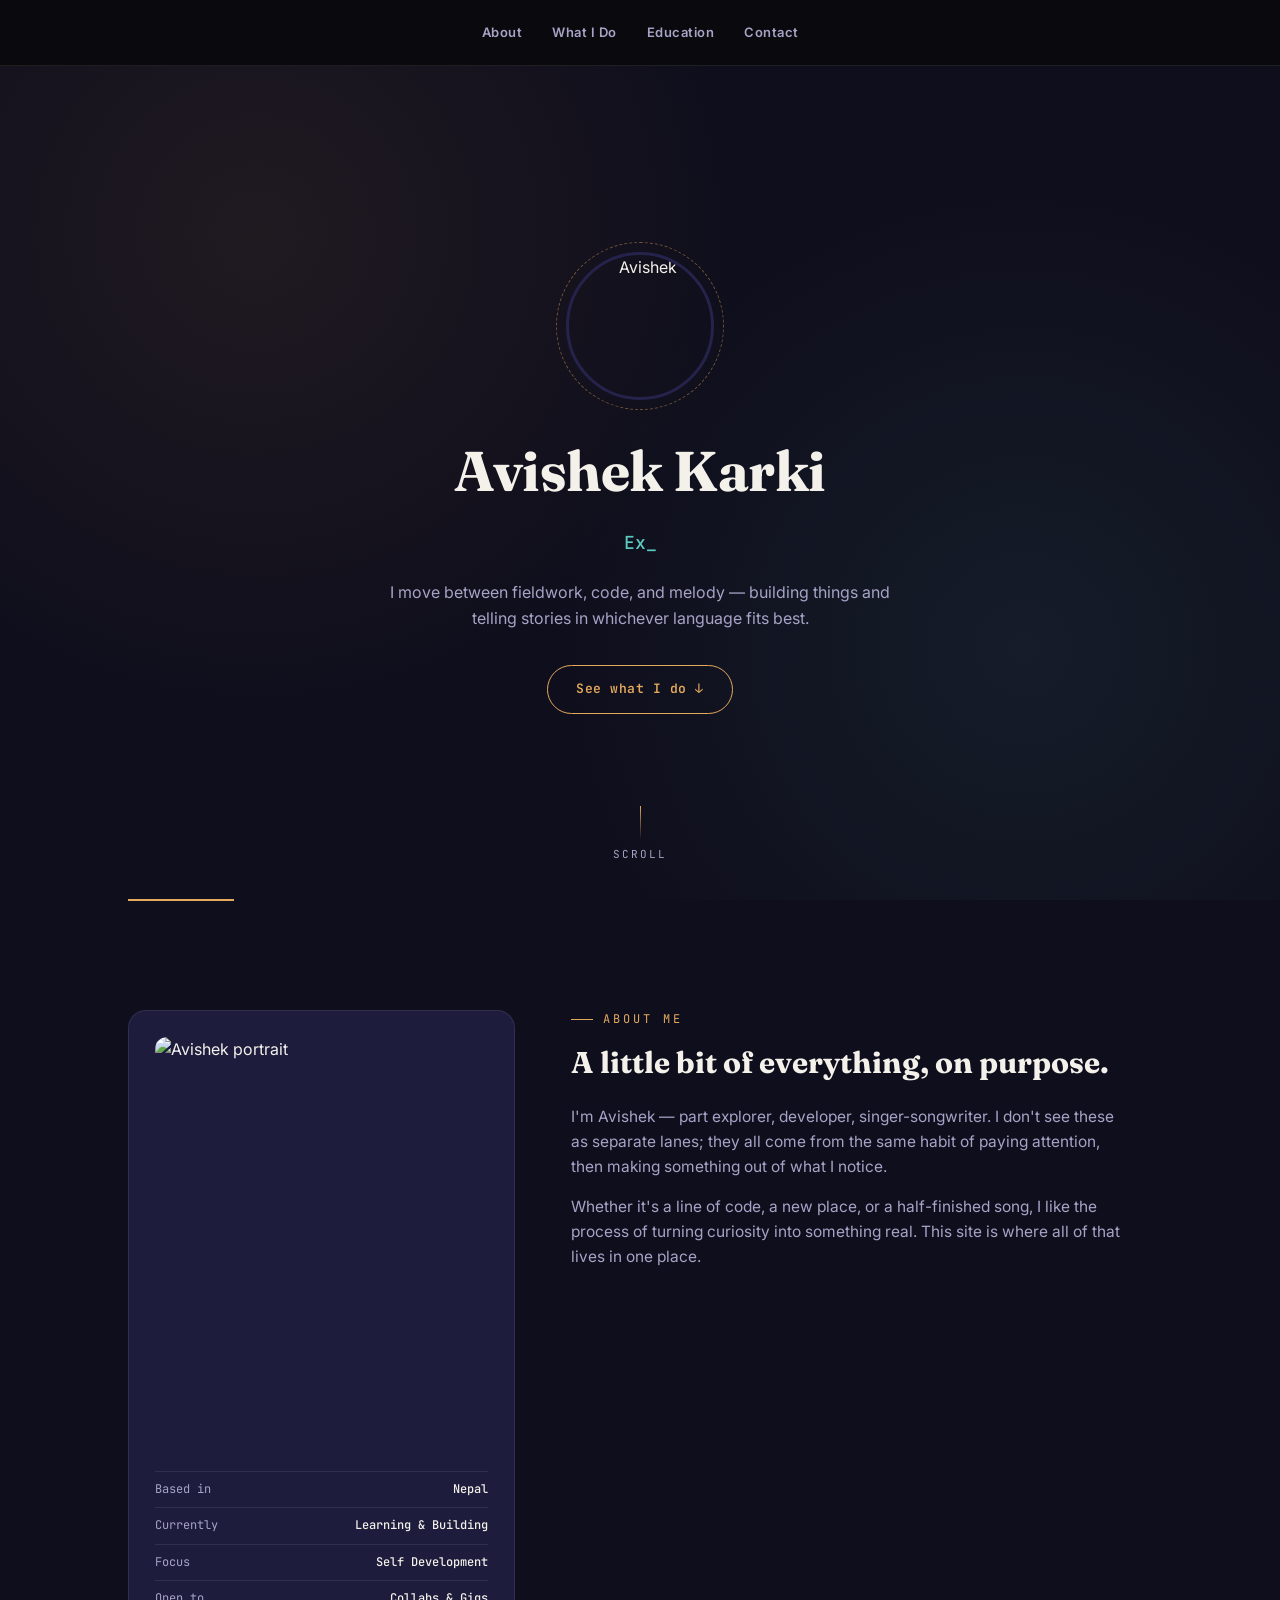
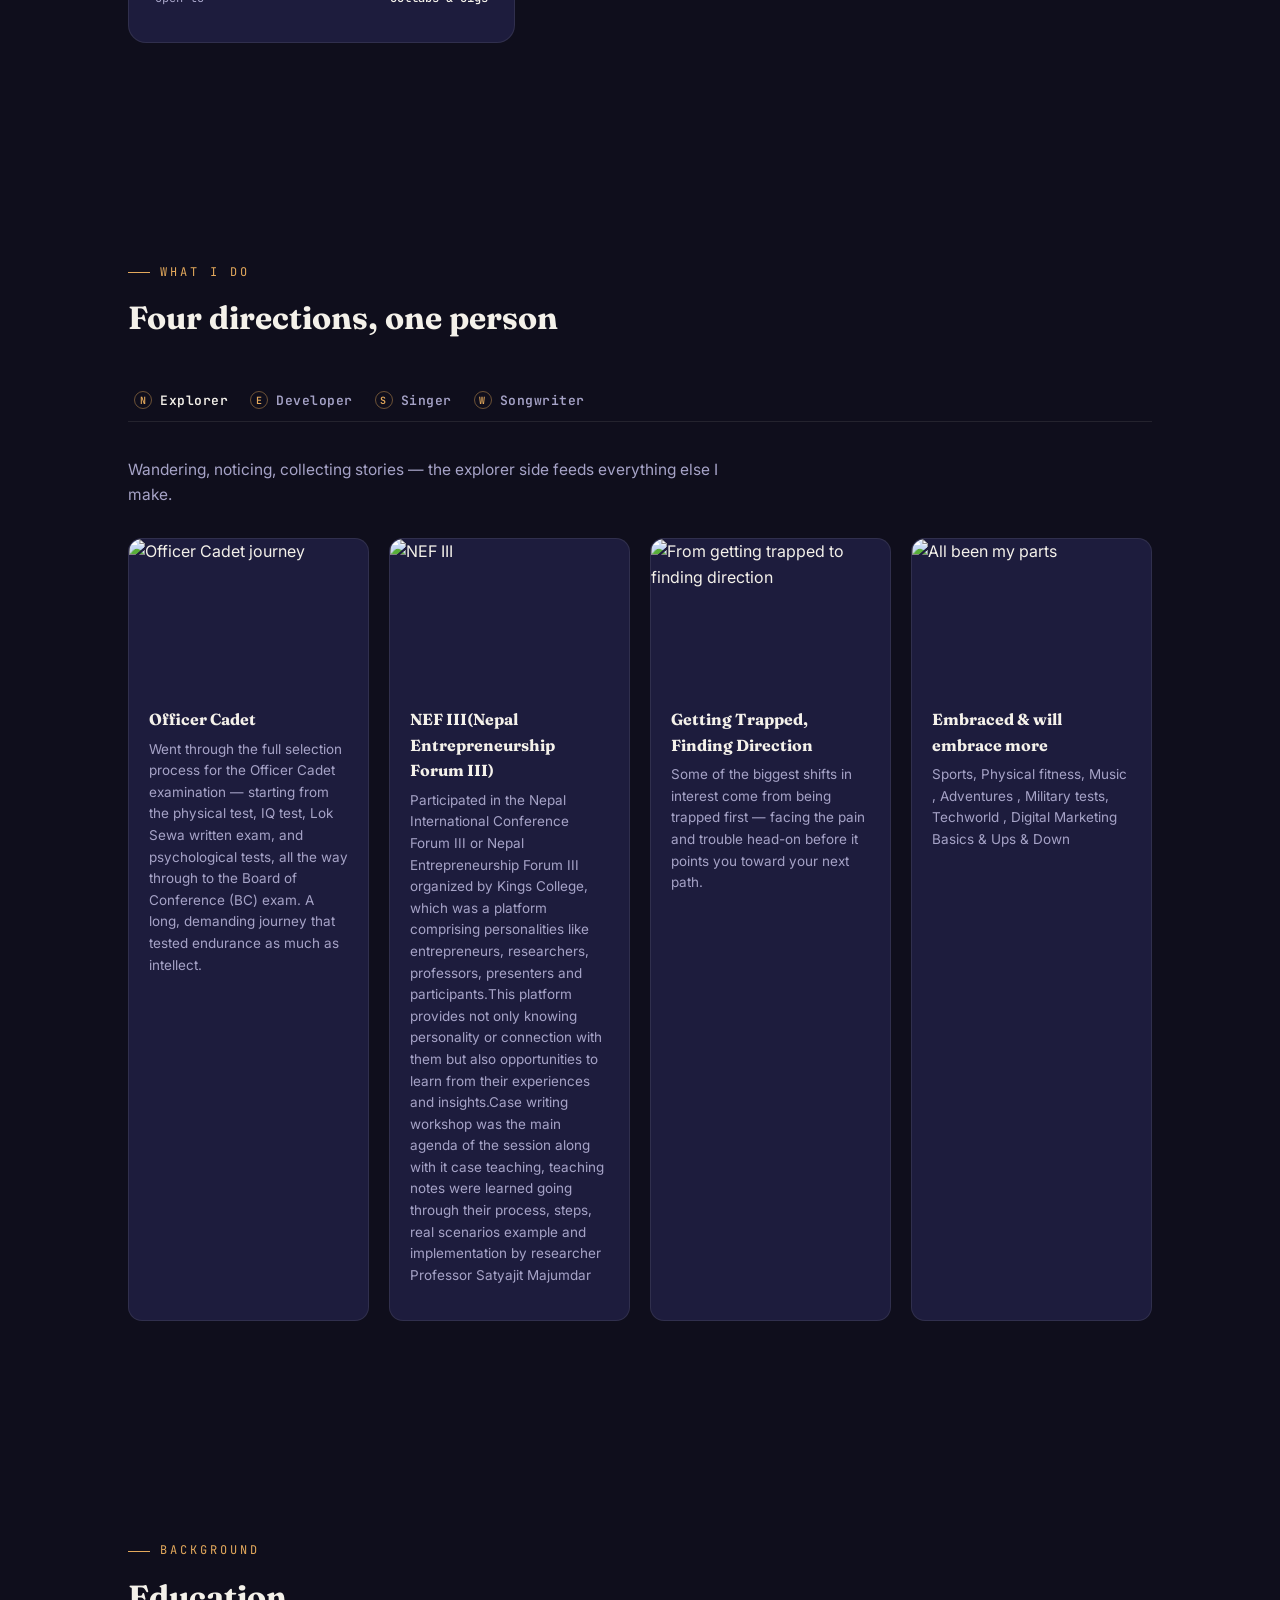
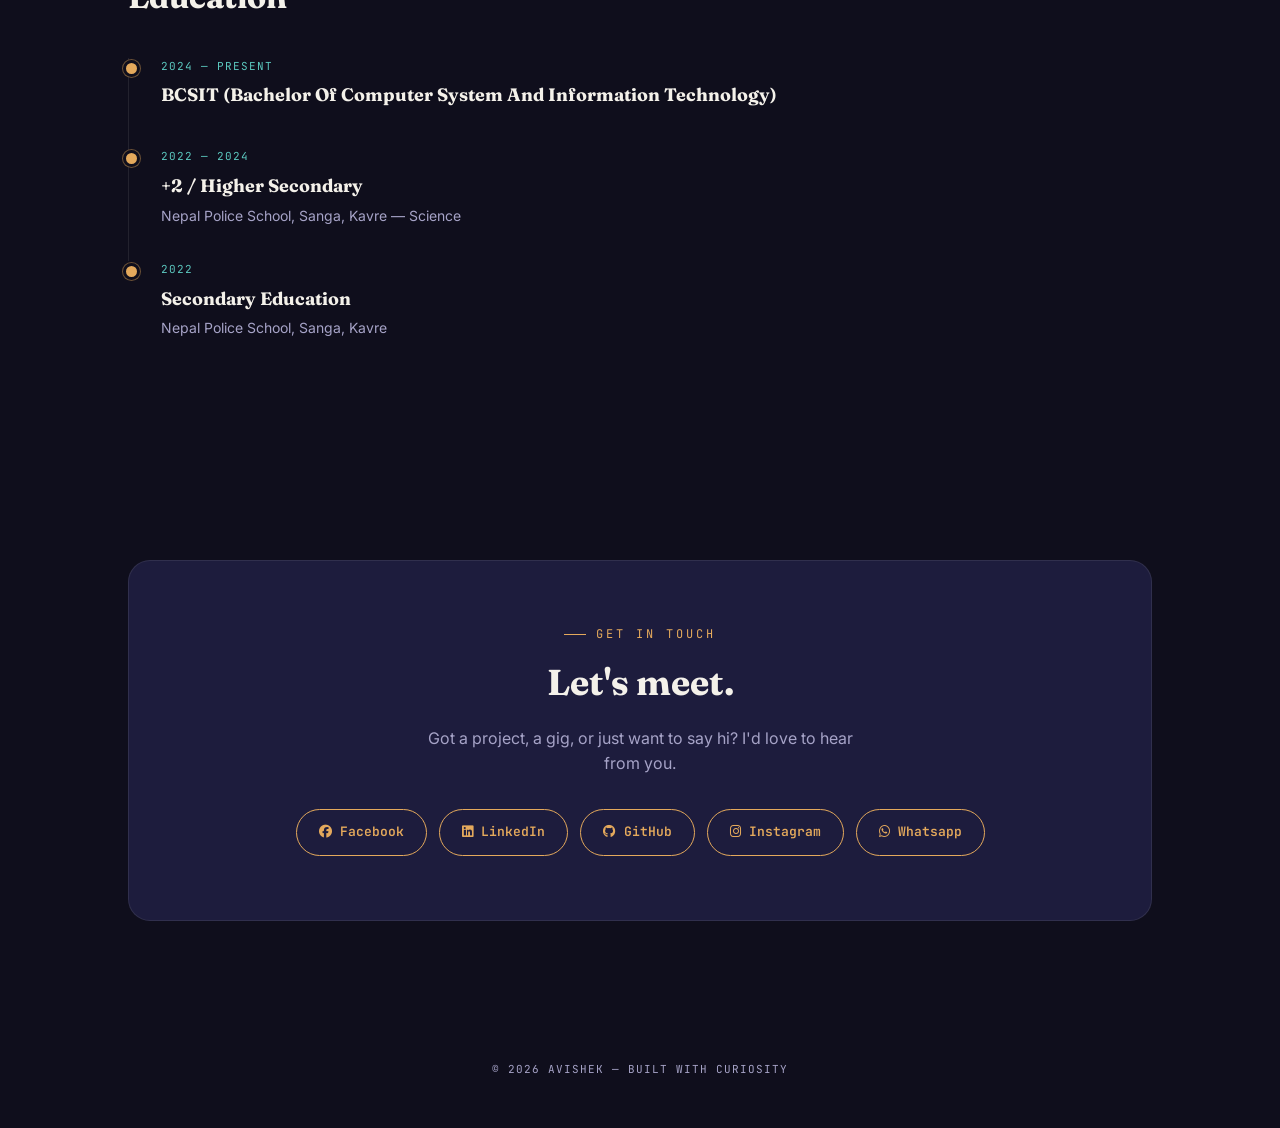
==== html/index.html @ bdd32423 "pushed index into html folder" ====
<!DOCTYPE html>
<html lang="en">
<head>
<meta charset="UTF-8">
<meta name="viewport" content="width=device-width, initial-scale=1.0">
<title>Avishek Karki</title>
<link rel="preconnect" href="https://fonts.googleapis.com">
<!-- added for icon specifically -->
<link rel="stylesheet" href="https://cdnjs.cloudflare.com/ajax/libs/font-awesome/6.7.2/css/all.min.css">
<!-- ends of icon adding -->
<link rel="preconnect" href="https://fonts.gstatic.com" crossorigin>
<link href="https://fonts.googleapis.com/css2?family=Fraunces:ital,wght@0,400;0,600;0,700;1,500&family=Inter:wght@400;500;600;700&family=JetBrains+Mono:wght@400;500;600&display=swap" rel="stylesheet">
<style>
  :root{
    --bg:#0f0e1c;
    --bg-alt:#161530;
    --surface:#1d1c3d;
    --surface-2:#25234c;
    --ink:#f4f1ea;
    --muted:#a6a3c7;
    --gold:#e4a95c;
    --gold-dim:#c8935080;
    --teal:#5cc9c0;
    --line: rgba(244,241,234,0.09);
  }

  * { box-sizing: border-box; }

  html { scroll-behavior: smooth; }
  
  body{ overflow-x: hidden; }
  img { max-width: 100%; display: block; }

  body{
    margin:0;
    background: var(--bg);
    color: var(--ink);
    font-family: 'Inter', sans-serif;
    line-height: 1.6;
    -webkit-font-smoothing: antialiased;
  }

  h1,h2,h3 { font-family: 'Fraunces', serif; margin: 0; }

  .eyebrow{
    font-family: 'JetBrains Mono', monospace;
    font-size: 12px;
    letter-spacing: 3px;
    text-transform: uppercase;
    color: var(--gold);
    margin-bottom: 10px;
    display: flex;
    align-items: center;
    gap: 10px;
  }

  .eyebrow::before{
    content:"";
    width: 22px;
    height: 1px;
    background: var(--gold);
    display: inline-block;
  }

  section{
    max-width: 1080px;
    margin: 0 auto;
    padding: 110px 28px;
  }

  a { color: inherit; }

  /* ---------------- NAV ---------------- */
  .navbar{
    position: sticky;
    top: 0;
    z-index: 100;
    display: flex;
    align-items: center;
    justify-content: space-between;
    padding: 18px 28px;
    background: rgba(15,14,28,0.75);
    backdrop-filter: blur(10px);
    border-bottom: 1px solid var(--line);
  }

  .navbar .logo{
    font-family: 'JetBrains Mono', monospace;
    font-weight: 600;
    color: var(--gold);
    letter-spacing: 1px;
    font-size: 15px;
    text-decoration: none;
  }

  .navbar .links{
    display: flex;
    gap: 26px;
    overflow-x: auto;
    scrollbar-width: none;
  }
  .navbar .links::-webkit-scrollbar{ display:none; }

  .navbar .links a{
    text-decoration: none;
    color: var(--muted);
    font-size: 13px;
    font-weight: 600;
    letter-spacing: .5px;
    white-space: nowrap;
    transition: color .2s ease;
  }

  .navbar .links a:hover{ color: var(--ink); }

  /* ---------------- HERO ---------------- */
  .hero{
    min-height: calc(100vh - 66px);
    display: flex;
    flex-direction: column;
    align-items: center;
    justify-content: center;
    text-align: center;
    padding: 60px 24px;
    position: relative;
    background:
      radial-gradient(circle at 20% 20%, rgba(228,169,92,0.08), transparent 40%),
      radial-gradient(circle at 80% 70%, rgba(92,201,192,0.08), transparent 40%);
  }

  .hero-photo-wrap{
    position: relative;
    width: 148px;
    height: 148px;
    margin-bottom: 26px;
  }

  .hero-photo-wrap::before{
    content:"";
    position: absolute;
    inset: -10px;
    border: 1px dashed var(--gold-dim);
    border-radius: 50%;
    animation: spin 40s linear infinite;
  }

  @keyframes spin{ to { transform: rotate(360deg); } }

  .hero-photo{
    width: 100%;
    height: 100%;
    border-radius: 50%;
    object-fit: cover;
    border: 3px solid var(--surface-2);
  }

  .hero h1{
    font-size: clamp(34px, 6vw, 56px);
    font-weight: 700;
    letter-spacing: -0.5px;
  }

  .hero #role{
    font-family: 'JetBrains Mono', monospace;
    font-size: clamp(15px, 2.4vw, 18px);
    color: var(--teal);
    margin-top: 14px;
    min-height: 26px;
    font-weight: 500;
  }

  .hero #role::after{
    content: "_";
    animation: blink 1s step-end infinite;
  }

  @keyframes blink{ 50% { opacity: 0; } }

  .hero .tagline{
    max-width: 520px;
    color: var(--muted);
    margin: 22px auto 0;
    font-size: 16px;
  }

  .btn{
    display: inline-flex;
    align-items: center;
    gap: 8px;
    margin-top: 34px;
    padding: 13px 28px;
    border: 1px solid var(--gold);
    background: transparent;
    color: var(--gold);
    border-radius: 30px;
    font-family: 'JetBrains Mono', monospace;
    font-size: 13px;
    font-weight: 600;
    letter-spacing: .5px;
    cursor: pointer;
    text-decoration: none;
    transition: background .2s ease, color .2s ease, transform .2s ease;
  }

  .btn:hover{
    background: var(--gold);
    color: var(--bg);
    transform: translateY(-2px);
  }

  .scroll-cue{
    position: absolute;
    bottom: 36px;
    font-family: 'JetBrains Mono', monospace;
    font-size: 11px;
    letter-spacing: 2px;
    color: var(--muted);
    display: flex;
    flex-direction: column;
    align-items: center;
    gap: 6px;
  }

  .scroll-cue span{
    width: 1px;
    height: 34px;
    background: linear-gradient(var(--gold), transparent);
    animation: drop 1.8s ease-in-out infinite;
  }

  @keyframes drop{
    0% { transform: scaleY(0); transform-origin: top; }
    50% { transform: scaleY(1); transform-origin: top; }
    51% { transform-origin: bottom; }
    100% { transform: scaleY(0); transform-origin: bottom; }
  }

  /* ---------------- ABOUT ---------------- */
  .about-grid{
    display: grid;
    grid-template-columns: 0.8fr 1.2fr;
    gap: 56px;
    align-items: start;
  }

  .about-card{
    background: var(--surface);
    border: 1px solid var(--line);
    border-radius: 18px;
    padding: 26px;
  }

  .about-card img{
    width: 100%;
    border-radius: 12px;
    object-fit: cover;
    aspect-ratio: 4/5;
    filter: grayscale(15%);
  }

  .facts{
    list-style: none;
    padding: 0;
    margin: 18px 0 0;
    font-family: 'JetBrains Mono', monospace;
    font-size: 12px;
    color: var(--muted);
  }

  .facts li{
    display: flex;
    justify-content: space-between;
    padding: 8px 0;
    border-top: 1px solid var(--line);
  }

  .facts li b{ color: var(--ink); font-weight: 500; }

  .about-text h2{
    font-size: 30px;
    margin-bottom: 18px;
  }

  .about-text p{
    color: var(--muted);
    font-size: 15.5px;
    margin-bottom: 16px;
    max-width: 560px;
  }

  /* ---------------- WORK / TABS ---------------- */
  .tabs{
    display: flex;
    gap: 10px;
    flex-wrap: wrap;
    margin-bottom: 36px;
    border-bottom: 1px solid var(--line);
    padding-bottom: 0;
  }

  .tab-btn{
    background: none;
    border: none;
    color: var(--muted);
    font-family: 'JetBrains Mono', monospace;
    font-size: 13px;
    font-weight: 600;
    letter-spacing: .5px;
    padding: 12px 6px;
    cursor: pointer;
    position: relative;
    display: flex;
    align-items: center;
    gap: 8px;
    transition: color .2s ease;
  }

  .tab-btn .dir{
    font-size: 10px;
    color: var(--gold);
    border: 1px solid var(--gold-dim);
    border-radius: 50%;
    width: 18px; height: 18px;
    display: flex; align-items: center; justify-content: center;
  }

  .tab-btn.active{ color: var(--ink); }

  .tab-underline{
    position: absolute;
    bottom: -1px;
    height: 2px;
    background: var(--gold);
    transition: left .3s ease, width .3s ease;
  }

  .panel{ display: none; animation: fadeIn .35s ease; }
  .panel.active{ display: block; }

  @keyframes fadeIn{ from{opacity:0; transform: translateY(6px);} to{opacity:1; transform: translateY(0);} }

  .panel p.blurb{
    color: var(--muted);
    max-width: 620px;
    margin-bottom: 30px;
    font-size: 15.5px;
  }

  /* card grid used by explorer + developer panels */
  .grid-cards{
    display: grid;
    grid-template-columns: repeat(auto-fit, minmax(240px, 1fr));
    gap: 20px;
  }

  .card{
    background: var(--surface);
    border: 1px solid var(--line);
    border-radius: 14px;
    overflow: hidden;
    transition: transform .2s ease, border-color .2s ease;
  }

  .card:hover{ transform: translateY(-4px); border-color: var(--gold-dim); }

  .card img{ width: 100%; height: 150px; object-fit: cover; }

  .card .body{ padding: 18px 20px 22px; }

  .card h3{ font-size: 16px; margin-bottom: 6px; }

  .card p{ font-size: 13.5px; color: var(--muted); margin: 0 0 12px; }

  .card a.link{
    font-family: 'JetBrains Mono', monospace;
    font-size: 12px;
    color: var(--teal);
    text-decoration: none;
    font-weight: 600;
  }

  /* singer panel */
  .music-links{ display:flex; flex-wrap: wrap; gap: 10px; margin-bottom: 30px; }

  .music-links a{
    text-decoration:none;
    font-family:'JetBrains Mono', monospace;
    font-size:12px;
    font-weight:600;
    color: var(--ink);
    background: var(--surface);
    border:1px solid var(--line);
    padding:9px 16px;
    border-radius: 30px;
    transition: border-color .2s ease, color .2s ease;
  }
  .music-links a:hover{ border-color: var(--teal); color: var(--teal); }

  .video-embed{
    position:relative; width:100%; padding-top:56.25%;
    border-radius:14px; overflow:hidden; margin-bottom: 26px;
    background:#000; border:1px solid var(--line);
  }
  .video-embed iframe{ position:absolute; inset:0; width:100%; height:100%; border:0; }

  .audio-block{
    background: var(--surface);
    border:1px solid var(--line);
    border-radius: 14px;
    padding: 20px 22px;
    margin-bottom: 26px;
  }
  .audio-block h3{ font-size:15px; margin-bottom:4px; }
  .audio-block audio{ width:100%; margin-top:12px; }

  .photo-gallery{
    display:grid;
    grid-template-columns: repeat(auto-fit, minmax(130px, 1fr));
    gap: 12px;
  }
  .photo-gallery img{
    width:100%; aspect-ratio:1/1; object-fit:cover; border-radius:10px;
    border:1px solid var(--line);
  }

  /* songwriter panel - track list */
  .track-list{ display:flex; flex-direction:column; border-top:1px solid var(--line); }
  .track-row{
    display:flex; align-items:center; justify-content:space-between;
    padding: 16px 4px; border-bottom: 1px solid var(--line);
    gap: 12px; flex-wrap: wrap;
  }
  .track-row .t-name{ font-weight:600; font-size:15px; }
  .track-row .t-tag{ font-family:'JetBrains Mono',monospace; font-size:11px; color:var(--muted); }
  .track-row a.link{ font-family:'JetBrains Mono',monospace; font-size:12px; color: var(--gold); text-decoration:none; font-weight:600; }

  /* ---------------- EDUCATION ---------------- */
  .timeline-item{
    position: relative;
    padding-left: 32px;
    padding-bottom: 34px;
    border-left: 1px solid var(--line);
  }
  .timeline-item:last-child{ border-left: 1px solid transparent; padding-bottom: 0; }
  .timeline-item::before{
    content:"";
    position:absolute; left:-6px; top:2px;
    width:11px; height:11px; border-radius:50%;
    background: var(--gold);
    border: 3px solid var(--bg);
    box-shadow: 0 0 0 1px var(--gold-dim);
  }
  .timeline-item .years{
    font-family:'JetBrains Mono', monospace;
    font-size:11px; letter-spacing:1px; text-transform:uppercase; color: var(--teal);
  }
  .timeline-item h3{ font-size:18px; margin: 6px 0 4px; }
  .timeline-item p{ margin:0; color: var(--muted); font-size:14px; }

  /* ---------------- CONTACT ---------------- */
  .contact-section{
    background: var(--surface);
    border: 1px solid var(--line);
    border-radius: 22px;
    padding: 64px 40px;
    text-align: center;
  }
  .contact-section h2{ font-size: 36px; margin-bottom: 14px; }
  .contact-section p.sub{ color: var(--muted); max-width: 460px; margin: 0 auto 32px; }

  .contact-links{ display:flex; justify-content:center; flex-wrap:wrap; gap: 12px; }
  .contact-links a{
    text-decoration:none; font-family:'JetBrains Mono', monospace; font-weight:600; font-size:13px;
    padding: 12px 22px; border-radius: 30px; border: 1px solid var(--gold);
    color: var(--gold); transition: background .2s ease, color .2s ease, transform .2s ease;
  }
  .contact-links a:hover{ background: var(--gold); color: var(--bg); transform: translateY(-2px); }

  footer{
    text-align:center;
    padding: 30px 20px 50px;
    color: var(--muted);
    font-family:'JetBrains Mono', monospace;
    font-size: 11px;
    letter-spacing: 1px;
  }

  /* ---------------- RESPONSIVE ---------------- */
  /* @media (max-width: 760px){
    section{ padding: 80px 20px; }
    .about-grid{ grid-template-columns: 1fr; }
    .about-card img{ aspect-ratio: 16/9; }
    .contact-section{ padding: 48px 22px; }
  }

  @media (prefers-reduced-motion: reduce){
    *{ animation: none !important; transition: none !important; }
  } */



@media (max-width: 900px){
    .about-grid{ grid-template-columns: 1fr; gap: 36px; }
    .about-card{ max-width: 360px; margin: 0 auto; }
    .about-card img{ aspect-ratio: 16/9; }
    .grid-cards{ grid-template-columns: repeat(auto-fit, minmax(220px, 1fr)); }
  }

  @media (max-width: 760px){
    section{ padding: 70px 20px; }
    .navbar{ padding: 14px 16px; }
    .contact-section{ padding: 46px 22px; }
    .hero{ padding: 50px 20px; }
    .hero-photo-wrap{ width: 128px; height: 128px; }
    h2{ font-size: clamp(24px, 5.5vw, 30px) !important; }

    .tabs{
      flex-wrap: nowrap;
      overflow-x: auto;
      scrollbar-width: none;
      padding-bottom: 2px;
    }
    .tabs::-webkit-scrollbar{ display: none; }
    .tab-btn{ flex-shrink: 0; }

    .work-item, .timeline-item{ padding-left: 26px; }
    .contact-links{ gap: 10px; }
  }

  @media (max-width: 480px){
    section{ padding: 56px 16px; }
    .navbar .links{ gap: 10px 16px; }
    .navbar .links a{ font-size: 12px; }
    .hero-photo-wrap{ width: 108px; height: 108px; }
    .hero .tagline{ font-size: 14.5px; padding: 0 6px; }
    .btn{ padding: 12px 22px; font-size: 12px; }
    .about-card{ padding: 20px; max-width: 100%; }
    .about-text h2{ font-size: 24px; }
    .tabs{ gap: 18px; }
    .tab-btn{ font-size: 12px; padding: 10px 2px; }
    .grid-cards{ grid-template-columns: 1fr; }
    .card .body{ padding: 16px 16px 18px; }
    .music-links a{ font-size: 11.5px; padding: 8px 13px; }
    .photo-gallery{ grid-template-columns: repeat(2, 1fr); }
    .timeline-item h3{ font-size: 16.5px; }
    .contact-section h2{ font-size: 28px; }
    .contact-links{ flex-direction: column; align-items: stretch; }
    .contact-links a{ padding: 12px 18px; font-size: 12.5px; text-align: center; }
    .track-row{ padding: 14px 2px; flex-direction: column; align-items: flex-start; gap: 6px; }
  }

  @media (max-width: 360px){
    .navbar .links a{ font-size: 11.5px; }
    .hero h1{ font-size: 30px; }
    .eyebrow{ font-size: 11px; }
  }
 /* ================= NAVBAR ================= */

.navbar{
    position: sticky;
    top: 0;
    z-index: 100;
    display: flex;
    align-items: center;
    justify-content: center;
    padding: 18px 20px;
    background: rgba(10,10,10,0.75);
    backdrop-filter: blur(10px);
    border-bottom: 1px solid var(--line);
    width: 100%;
  }

  .navbar .links{
    display: flex;
    flex-wrap: wrap;
    justify-content: center;
    align-items: center;
    gap: 14px 26px;
    max-width: 100%;
  }

  .navbar .links a{
    text-decoration: none;
    color: var(--muted);
    font-size: 13px;
    font-weight: 600;
    letter-spacing: .5px;
    white-space: nowrap;
    transition: color .2s ease;
    padding: 4px 2px;
  }

  .navbar .links a:hover{ color: var(--ink); }

/* Hover */

.links a:hover{

    color:#56d5ff;

}

/* Animated underline */

.links a::after{

    content:"";

    position:absolute;

    left:0;
    bottom:-5px;

    width:0%;
    height:2px;

    background:#56d5ff;

    transition:.35s;

}

.links a:hover::after{

    width:100%;

}


/* ================= TABLET ================= */

/* @media(max-width:768px){

.links{

    gap:35px;

}

.links a{

    font-size:15px;

}

} */


/* ================= MOBILE ================= */

/* @media(max-width:480px){

.navbar{

    height:auto;

    padding:15px 0;

}

.links{

    width:100%;

    justify-content:center;

    flex-wrap:wrap;

    gap:18px;

}

.links a{

    font-size:14px;

}

} */
</style>
</head>
<body>

  <nav class="navbar">
    <div class="links">
      <a href="#about">About</a>
      <a href="#work">What I Do</a>
      <a href="#education">Education</a>
      <a href="#contact">Contact</a>
    </div>
  </nav>

  <!-- ============ HERO ============ -->
  <div class="hero">
    <div class="hero-photo-wrap">
      <img src="images/image.jpg" alt="Avishek" class="hero-photo">
    </div>
    <h1 id="title"></h1>
    <div id="role"></div>
    <p class="tagline">I move between fieldwork, code, and melody — building things and telling stories in whichever language fits best.</p>
    <a href="#work" class="btn">See what I do ↓</a>
    <div class="scroll-cue"><span></span>SCROLL</div>
  </div>

  <!-- ============ ABOUT ============ -->
  <section id="about">
    <div class="about-grid">
      <div class="about-card">
        <img src="images/image.jpg" alt="Avishek portrait">
        <ul class="facts">
          <li><span>Based in</span><b>Nepal</b></li>
          <li><span>Currently</span><b>Learning &amp; Building </b></li>
          <li><span>Focus</span><b>Self Development</b></li>
          <li><span>Open to</span><b>Collabs &amp; Gigs</b></li>
        </ul>
      </div>
      <div class="about-text">
        <div class="eyebrow">About Me</div>
        <h2>A little bit of everything, on purpose.</h2>
        <p>I'm Avishek — part explorer, developer, singer-songwriter. I don't see these as separate lanes; they all come from the same habit of paying attention, then making something out of what I notice.</p>
        <p>Whether it's a line of code, a new place, or a half-finished song, I like the process of turning curiosity into something real. This site is where all of that lives in one place.</p>
      </div>
    </div>
  </section>

  <!-- ============ WORK (TABS) ============ -->
  <section id="work">
    <div class="eyebrow">What I Do</div>
    <h2 style="font-size:32px; margin-bottom:36px;">Four directions, one person</h2>

    <div class="tabs" id="tabs">
      <button class="tab-btn active" data-panel="explorer"><span class="dir">N</span>Explorer</button>
      <button class="tab-btn" data-panel="developer"><span class="dir">E</span>Developer</button>
      <button class="tab-btn" data-panel="singer"><span class="dir">S</span>Singer</button>
      <button class="tab-btn" data-panel="songwriter"><span class="dir">W</span>Songwriter</button>
      <div class="tab-underline" id="tabUnderline"></div>
    </div>

    <!-- EXPLORER PANEL -->
    <div class="panel active" id="panel-explorer">
      <p class="blurb">Wandering, noticing, collecting stories — the explorer side feeds everything else I make.</p>
      <div class="grid-cards">
        <!-- duplicate this .card block to add more places/experiences -->
        <div class="card">
  <img src="images/explore1.jpg" alt="Officer Cadet journey">
  <div class="body">
    <h3>Officer Cadet </h3>
    <p>Went through the full selection process for the Officer Cadet examination — starting from the physical test, IQ test, Lok Sewa written exam, and psychological tests, all the way through to the Board of Conference (BC) exam. A long, demanding journey that tested endurance as much as intellect.</p>
  </div>
</div>
<!-- nef iii -->
  <div class="card">
  <img src="images/nef.jpeg" alt="NEF III">
  <div class="body">
    <h3>NEF III(Nepal Entrepreneurship Forum III)</h3>
    <p>Participated in the Nepal International Conference Forum III or Nepal Entrepreneurship Forum III organized by Kings College, which was a platform comprising personalities like entrepreneurs, researchers, professors, presenters and participants.This platform provides not only knowing personality or connection with them but also opportunities to learn from their experiences and insights.Case writing workshop was the main agenda of the session along with it case teaching, teaching notes were learned going through their process, steps, real scenarios example and implementation by researcher Professor Satyajit Majumdar</p>
  </div>
</div>
<!-- nef iii ends -->
        <div class="card">
  <img src="images/explore2.jpg" alt="From getting trapped to finding direction">
  <div class="body">
    <h3>Getting Trapped, Finding Direction</h3>
    <p>Some of the biggest shifts in interest come from being trapped first — facing the pain and trouble head-on before it points you toward your next path.</p>
  </div>
</div>
       <div class="card">
  <img src="images/explore3.jpg" alt="All been my parts">
  <div class="body">
    <h3>Embraced & will embrace more</h3>
    <p>Sports, Physical fitness, Music , Adventures , Military tests, Techworld , Digital Marketing Basics &amp; Ups & Down</p>
  </div>
</div>
      </div>
    </div>

    <!-- DEVELOPER PANEL -->
    <div class="panel" id="panel-developer">
      <p class="blurb">Projects I've built while learning web development, from small tools to full pages.</p>
      <div class="grid-cards">
        <!-- duplicate this .card block to add more projects -->
        <div class="card">
          <img src="images/portfolio.png" alt="Project 1">
          <div class="body">
            <h3>Portfolio Website</h3>
            <p>My personal site built with HTML, CSS, and JavaScript — the one you're looking at now. For more descriptions click view project</p>
            <a class="link" href="https://github.com/Avishek11K/persolio.git" target="_blank" rel="noopener">View project →</a>
          </div>
        </div>
        <div class="card">
          <img src="images/project2.jpg" alt="Project 2">
          <div class="body">
            <h3>PIPS : Personal Inventory</h3>
            <p>PIPS (Personal Inventory Planning System) a web based platform for management of personal items.Functionality will be upgraded further, for more descriptions click view project</p>
            <a class="link" href="https://github.com/Avishek11K/PIPS.git" target="_blank" rel="noopener">View project →</a>
          </div>
        </div>
        <div class="card">
          <img src="images/project3.jpg" alt="Project 3">
          <div class="body">
            <h3>Online shopping Basics</h3>
            <p>Simple, basic online shopping which includes basic realtime workflow of adding to carts, buying, selling. For more descriptions click view project</p>
            <a class="link" href="https://github.com/Avishek11K/online-shopping.git" target="_blank" rel="noopener">View project →</a>
          </div>
        </div>
        <!-- added for 4th project -->
          <div class="card">
          <img src="images/project4.jpg" alt="Project 4">
          <div class="body">
            <h3>Complain Management System</h3>
            <p>CMS (Complain Management System) a web based platform for submitting complains will be enhanced further. For more descriptions click view project </p>
            <a class="link" href="https://github.com/Avishek11K/complaint.git" target="_blank" rel="noopener">View project →</a>
          </div>
        </div>
        <!-- added 4th ends here -->
      </div>
    </div>

    <!-- SINGER PANEL -->
    <div class="panel" id="panel-singer">
      <p class="blurb">Performing covers and originals — here's a taste of it.</p>
      <div class="music-links">
        <a href="#" target="_blank" rel="noopener"> YouTube</a>
        <a href="#" target="_blank" rel="noopener"> Spotify</a>
        <a href="#" target="_blank" rel="noopener"> Instagram</a>
        <a href="https://www.facebook.com/share/r/1GJztR1WgJ/" target="_blank" rel="noopener"> Facebook</a>
      </div>
      <div class="video-embed">
        <!-- <iframe src="https://youtube.com/shorts/_JmPWdkuGZk?si=_0M7LmY6zBCqa7Qa" title="Singing performance" allowfullscreen></iframe> -->
        <iframe height="400px" width="550px" src="https://www.youtube.com/embed/JZJj02I799E?si=xvsjwxrYvmiidNTg" title="Song Cover" frameborder="0" allow="accelerometer; autoplay; clipboard-write; encrypted-media; gyroscope; picture-in-picture; web-share" referrerpolicy="strict-origin-when-cross-origin" allowfullscreen></iframe>
      </div>
      
      <div class="audio-block">
        <h3>Latest Track</h3>
        <audio controls>
          <source src="audio/audio.mp3" type="audio/mpeg">
          Your browser does not support the audio element thanks.
        </audio>
      </div>
      <div class="photo-gallery">
        <img src="images/sing1.png" alt="sing1">
        <img src="images/sing2.png" alt="sing2">
        <img src="images/sing3.png" alt="sing3">
        <img src="images/sing4.png" alt="Will be added later">
      </div>
    </div>

    <!-- SONGWRITER PANEL -->
    <div class="panel" id="panel-songwriter">
      <p class="blurb">Original songs I've written — lyrics, melodies, and the stories behind them.</p>
      <div class="track-list">
        <!-- duplicate this .track-row block to add more songs -->
        <div class="track-row">
          <div>
            <div class="t-name">Song 1</div>
            <div class="t-tag">Will be added later</div>
          </div>
          <a class="link" href="#" target="_blank" rel="noopener">Listen →</a>
        </div>
        <div class="track-row">
          <div>
            <div class="t-name">Song Two</div>
            <div class="t-tag">Will be added later</div>
          </div>
          <a class="link" href="#" target="_blank" rel="noopener">Listen →</a>
        </div>
        <div class="track-row">
          <div>
            <div class="t-name">Song Three</div>
            <div class="t-tag">Will be added later</div>
          </div>
          <a class="link" href="#" target="_blank" rel="noopener">Listen →</a>
        </div>
      </div>
    </div>
  </section>

  <!-- ============ EDUCATION ============ -->
  <section id="education">
    <div class="eyebrow">Background</div>
    <h2 style="font-size:32px; margin-bottom:36px;">Education</h2>
    <div class="timeline">
      <div class="timeline-item">
        <div class="years">2024 — Present</div>
        <h3>BCSIT (Bachelor Of Computer System And Information Technology)</h3>
        <!-- <p></p> -->
      </div>
      <div class="timeline-item">
        <div class="years">2022 — 2024</div>
        <h3>+2 / Higher Secondary</h3>
        <p>Nepal Police School, Sanga, Kavre — Science</p>
      </div>
      <div class="timeline-item">
        <div class="years">2022</div>
        <h3>Secondary Education</h3>
        <p>Nepal Police School, Sanga, Kavre</p>
      </div>
    </div>
  </section>

  <!-- ============ CONTACT ============ -->
  <section id="contact">
    <div class="contact-section">
      <div class="eyebrow" style="justify-content:center;">Get in touch</div>
      <h2>Let's meet.</h2>
      <p class="sub">Got a project, a gig, or just want to say hi? I'd love to hear from you.</p>
      <div class="contact-links">
        <a href="https://www.facebook.com/avisheksingh.karki" target="_blank" rel="noopener"> <i class="fab fa-facebook"></i> Facebook</a>
        <a href="https://www.linkedin.com/in/avishek-karki-aa7b4b343" target="_blank" rel="noopener"> <i class="fab fa-linkedin"></i> LinkedIn</a>
        <a href="https://github.com/Avishek11K" target="_blank" rel="noopener"> <i class="fab fa-github"></i> GitHub</a>
        <a href="https://www.instagram.com/avishekkarki11/" target="_blank" rel="noopener"><i class="fab fa-instagram"></i> Instagram</a>
        <a href="https://wa.me/9779761859693?text=Hello, Avishek" target="_blank" rel="noopener"> <i class="fab fa-whatsapp"></i> Whatsapp</a>
      </div>
    </div>
  </section>

  <footer>© 2026 AVISHEK — BUILT WITH CURIOSITY</footer>

  <script>
    // ---- Typing effect: name + rotating roles ----
    const titleText = "Avishek Karki";
    const roles = ["Explorer", "Web Developer", "Singer", "Songwriter"];
    let i = 0;

    function typeTitle(){
      const el = document.getElementById("title");
      if(i < titleText.length){
        el.textContent += titleText.charAt(i);
        i++;
        setTimeout(typeTitle, 90);
      } else {
        setTimeout(startRoleRotation, 400);
      }
    }

    function startRoleRotation(){
      const roleEl = document.getElementById("role");
      let roleIndex = 0, charIndex = 0, deleting = false;
      const typeSpeed = 90, deleteSpeed = 45, pauseAfterType = 1200, pauseAfterDelete = 300;

      function tick(){
        const current = roles[roleIndex];
        if(!deleting){
          charIndex++;
          roleEl.textContent = current.substring(0, charIndex);
          if(charIndex === current.length){ deleting = true; setTimeout(tick, pauseAfterType); return; }
          setTimeout(tick, typeSpeed);
        } else {
          charIndex--;
          roleEl.textContent = current.substring(0, charIndex);
          if(charIndex === 0){ deleting = false; roleIndex = (roleIndex+1) % roles.length; setTimeout(tick, pauseAfterDelete); return; }
          setTimeout(tick, deleteSpeed);
        }
      }
      tick();
    }

    window.onload = typeTitle;

    // ---- Tab switcher for "What I Do" ----
    const tabBtns = document.querySelectorAll('.tab-btn');
    const underline = document.getElementById('tabUnderline');

    function moveUnderline(btn){
      underline.style.left = btn.offsetLeft + 'px';
      underline.style.width = btn.offsetWidth + 'px';
    }

    tabBtns.forEach(btn => {
      btn.addEventListener('click', () => {
        tabBtns.forEach(b => b.classList.remove('active'));
        btn.classList.add('active');
        moveUnderline(btn);

        document.querySelectorAll('.panel').forEach(p => p.classList.remove('active'));
        document.getElementById('panel-' + btn.dataset.panel).classList.add('active');
      });
    });

    window.addEventListener('load', () => moveUnderline(document.querySelector('.tab-btn.active')));
    window.addEventListener('resize', () => moveUnderline(document.querySelector('.tab-btn.active')));
  </script>

</body>
</html>
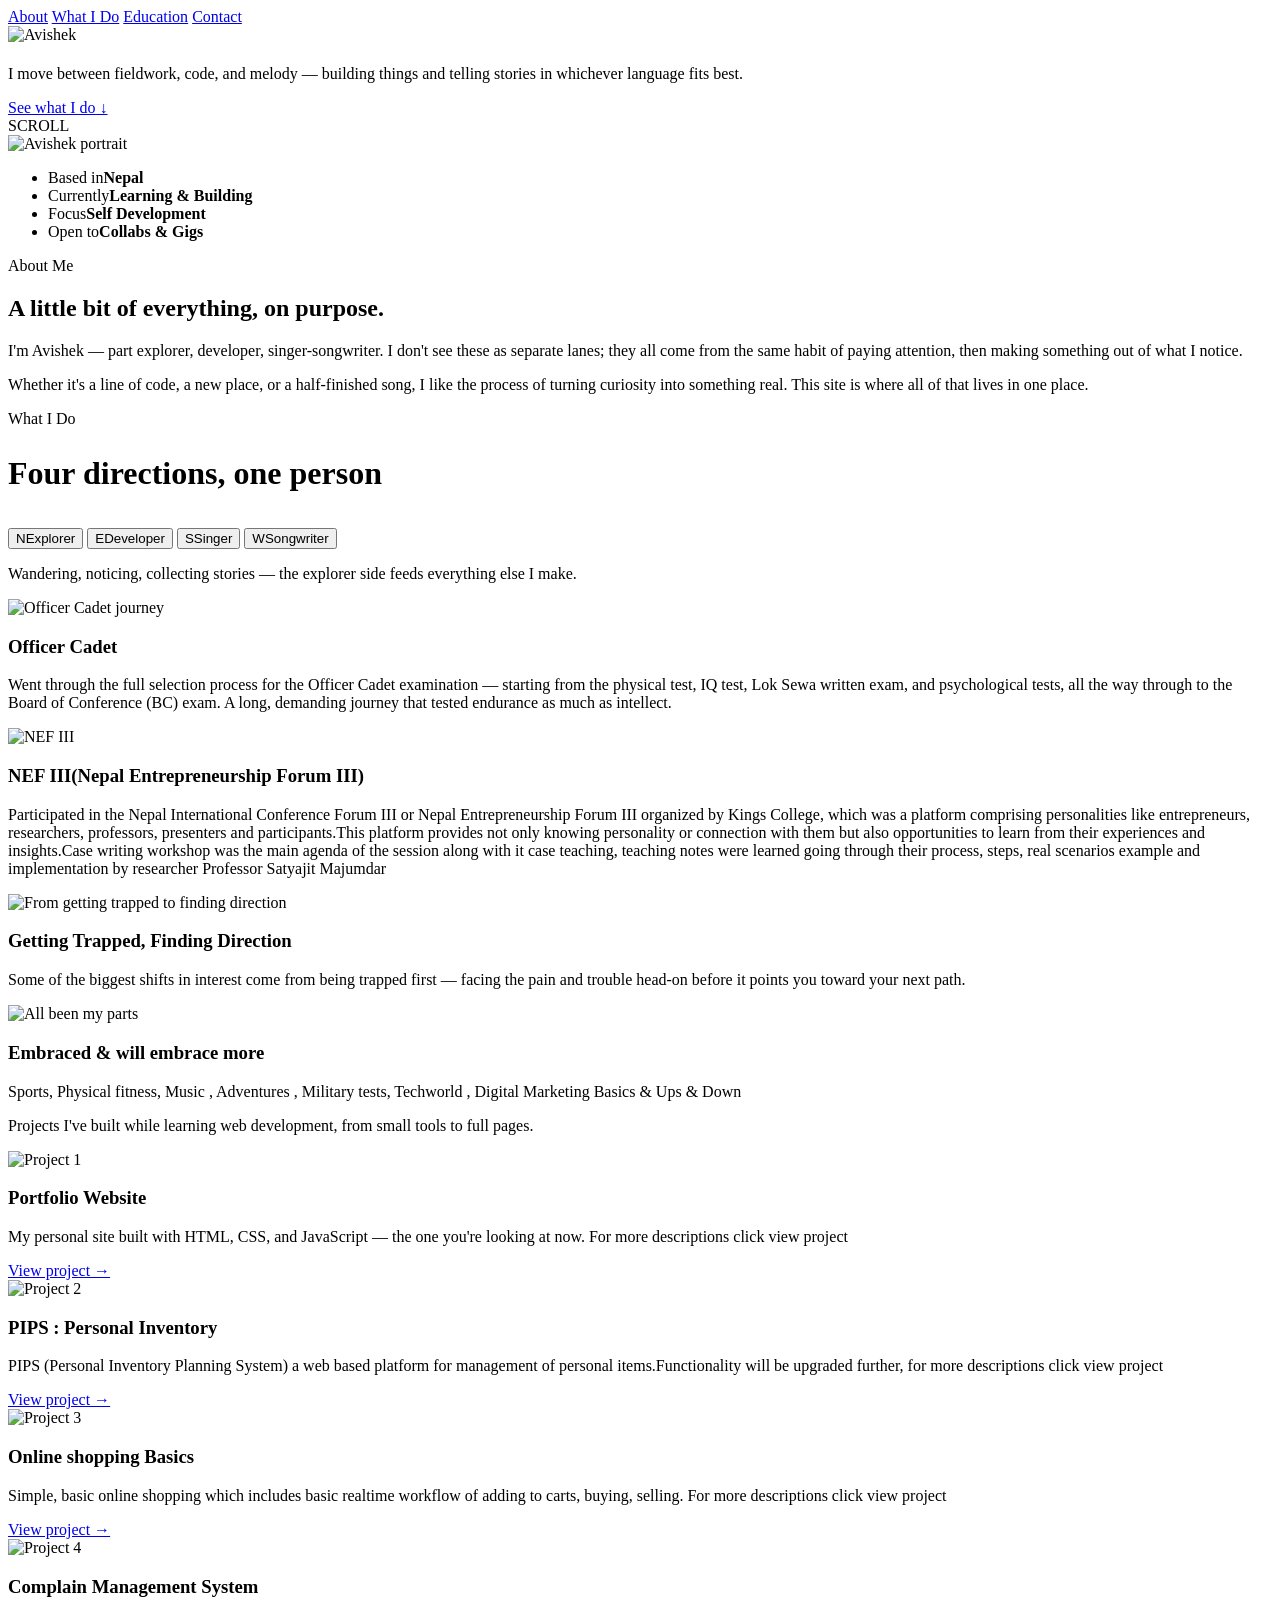
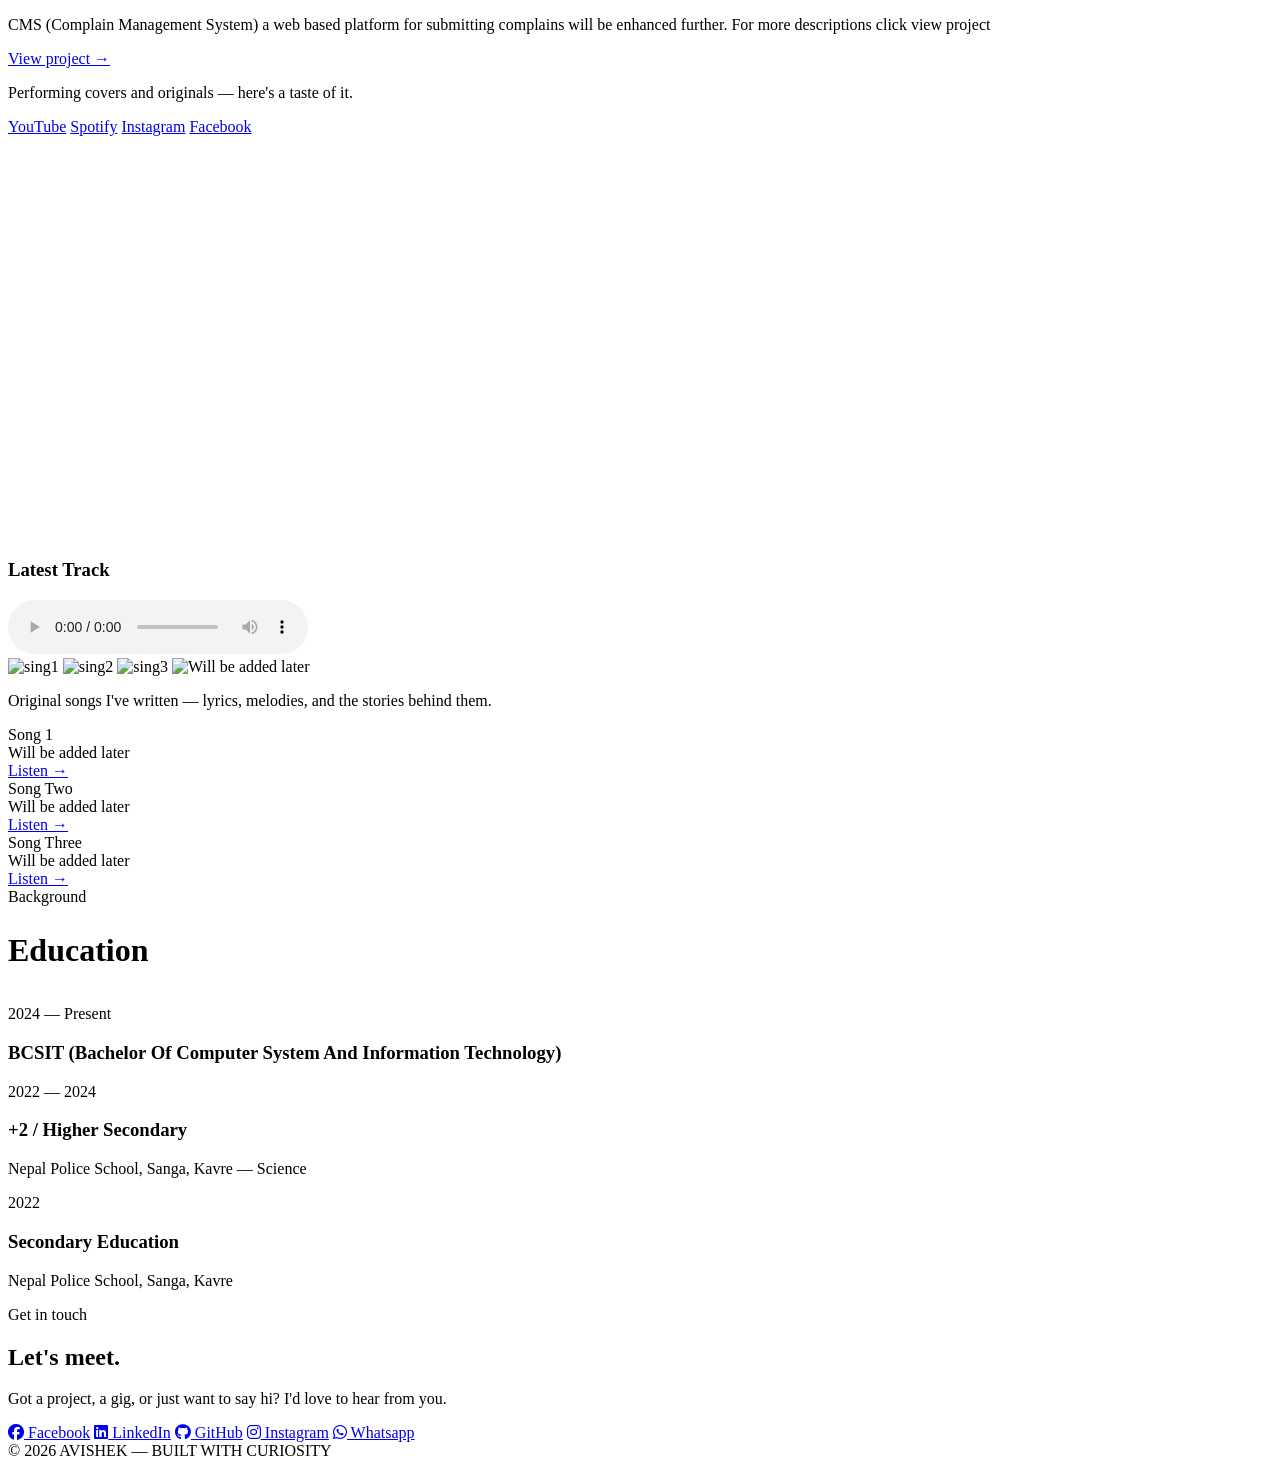
==== commit 325e1c96: "code shifted to respective home" ====
--- a/html/index.html
+++ b/html/index.html
@@ -10,674 +10,8 @@
 <!-- ends of icon adding -->
 <link rel="preconnect" href="https://fonts.gstatic.com" crossorigin>
 <link href="https://fonts.googleapis.com/css2?family=Fraunces:ital,wght@0,400;0,600;0,700;1,500&family=Inter:wght@400;500;600;700&family=JetBrains+Mono:wght@400;500;600&display=swap" rel="stylesheet">
-<style>
-  :root{
-    --bg:#0f0e1c;
-    --bg-alt:#161530;
-    --surface:#1d1c3d;
-    --surface-2:#25234c;
-    --ink:#f4f1ea;
-    --muted:#a6a3c7;
-    --gold:#e4a95c;
-    --gold-dim:#c8935080;
-    --teal:#5cc9c0;
-    --line: rgba(244,241,234,0.09);
-  }
-
-  * { box-sizing: border-box; }
-
-  html { scroll-behavior: smooth; }
-  
-  body{ overflow-x: hidden; }
-  img { max-width: 100%; display: block; }
-
-  body{
-    margin:0;
-    background: var(--bg);
-    color: var(--ink);
-    font-family: 'Inter', sans-serif;
-    line-height: 1.6;
-    -webkit-font-smoothing: antialiased;
-  }
-
-  h1,h2,h3 { font-family: 'Fraunces', serif; margin: 0; }
-
-  .eyebrow{
-    font-family: 'JetBrains Mono', monospace;
-    font-size: 12px;
-    letter-spacing: 3px;
-    text-transform: uppercase;
-    color: var(--gold);
-    margin-bottom: 10px;
-    display: flex;
-    align-items: center;
-    gap: 10px;
-  }
-
-  .eyebrow::before{
-    content:"";
-    width: 22px;
-    height: 1px;
-    background: var(--gold);
-    display: inline-block;
-  }
-
-  section{
-    max-width: 1080px;
-    margin: 0 auto;
-    padding: 110px 28px;
-  }
-
-  a { color: inherit; }
-
-  /* ---------------- NAV ---------------- */
-  .navbar{
-    position: sticky;
-    top: 0;
-    z-index: 100;
-    display: flex;
-    align-items: center;
-    justify-content: space-between;
-    padding: 18px 28px;
-    background: rgba(15,14,28,0.75);
-    backdrop-filter: blur(10px);
-    border-bottom: 1px solid var(--line);
-  }
-
-  .navbar .logo{
-    font-family: 'JetBrains Mono', monospace;
-    font-weight: 600;
-    color: var(--gold);
-    letter-spacing: 1px;
-    font-size: 15px;
-    text-decoration: none;
-  }
-
-  .navbar .links{
-    display: flex;
-    gap: 26px;
-    overflow-x: auto;
-    scrollbar-width: none;
-  }
-  .navbar .links::-webkit-scrollbar{ display:none; }
-
-  .navbar .links a{
-    text-decoration: none;
-    color: var(--muted);
-    font-size: 13px;
-    font-weight: 600;
-    letter-spacing: .5px;
-    white-space: nowrap;
-    transition: color .2s ease;
-  }
-
-  .navbar .links a:hover{ color: var(--ink); }
-
-  /* ---------------- HERO ---------------- */
-  .hero{
-    min-height: calc(100vh - 66px);
-    display: flex;
-    flex-direction: column;
-    align-items: center;
-    justify-content: center;
-    text-align: center;
-    padding: 60px 24px;
-    position: relative;
-    background:
-      radial-gradient(circle at 20% 20%, rgba(228,169,92,0.08), transparent 40%),
-      radial-gradient(circle at 80% 70%, rgba(92,201,192,0.08), transparent 40%);
-  }
-
-  .hero-photo-wrap{
-    position: relative;
-    width: 148px;
-    height: 148px;
-    margin-bottom: 26px;
-  }
-
-  .hero-photo-wrap::before{
-    content:"";
-    position: absolute;
-    inset: -10px;
-    border: 1px dashed var(--gold-dim);
-    border-radius: 50%;
-    animation: spin 40s linear infinite;
-  }
-
-  @keyframes spin{ to { transform: rotate(360deg); } }
-
-  .hero-photo{
-    width: 100%;
-    height: 100%;
-    border-radius: 50%;
-    object-fit: cover;
-    border: 3px solid var(--surface-2);
-  }
-
-  .hero h1{
-    font-size: clamp(34px, 6vw, 56px);
-    font-weight: 700;
-    letter-spacing: -0.5px;
-  }
-
-  .hero #role{
-    font-family: 'JetBrains Mono', monospace;
-    font-size: clamp(15px, 2.4vw, 18px);
-    color: var(--teal);
-    margin-top: 14px;
-    min-height: 26px;
-    font-weight: 500;
-  }
-
-  .hero #role::after{
-    content: "_";
-    animation: blink 1s step-end infinite;
-  }
-
-  @keyframes blink{ 50% { opacity: 0; } }
-
-  .hero .tagline{
-    max-width: 520px;
-    color: var(--muted);
-    margin: 22px auto 0;
-    font-size: 16px;
-  }
-
-  .btn{
-    display: inline-flex;
-    align-items: center;
-    gap: 8px;
-    margin-top: 34px;
-    padding: 13px 28px;
-    border: 1px solid var(--gold);
-    background: transparent;
-    color: var(--gold);
-    border-radius: 30px;
-    font-family: 'JetBrains Mono', monospace;
-    font-size: 13px;
-    font-weight: 600;
-    letter-spacing: .5px;
-    cursor: pointer;
-    text-decoration: none;
-    transition: background .2s ease, color .2s ease, transform .2s ease;
-  }
-
-  .btn:hover{
-    background: var(--gold);
-    color: var(--bg);
-    transform: translateY(-2px);
-  }
-
-  .scroll-cue{
-    position: absolute;
-    bottom: 36px;
-    font-family: 'JetBrains Mono', monospace;
-    font-size: 11px;
-    letter-spacing: 2px;
-    color: var(--muted);
-    display: flex;
-    flex-direction: column;
-    align-items: center;
-    gap: 6px;
-  }
-
-  .scroll-cue span{
-    width: 1px;
-    height: 34px;
-    background: linear-gradient(var(--gold), transparent);
-    animation: drop 1.8s ease-in-out infinite;
-  }
-
-  @keyframes drop{
-    0% { transform: scaleY(0); transform-origin: top; }
-    50% { transform: scaleY(1); transform-origin: top; }
-    51% { transform-origin: bottom; }
-    100% { transform: scaleY(0); transform-origin: bottom; }
-  }
-
-  /* ---------------- ABOUT ---------------- */
-  .about-grid{
-    display: grid;
-    grid-template-columns: 0.8fr 1.2fr;
-    gap: 56px;
-    align-items: start;
-  }
-
-  .about-card{
-    background: var(--surface);
-    border: 1px solid var(--line);
-    border-radius: 18px;
-    padding: 26px;
-  }
-
-  .about-card img{
-    width: 100%;
-    border-radius: 12px;
-    object-fit: cover;
-    aspect-ratio: 4/5;
-    filter: grayscale(15%);
-  }
-
-  .facts{
-    list-style: none;
-    padding: 0;
-    margin: 18px 0 0;
-    font-family: 'JetBrains Mono', monospace;
-    font-size: 12px;
-    color: var(--muted);
-  }
-
-  .facts li{
-    display: flex;
-    justify-content: space-between;
-    padding: 8px 0;
-    border-top: 1px solid var(--line);
-  }
-
-  .facts li b{ color: var(--ink); font-weight: 500; }
-
-  .about-text h2{
-    font-size: 30px;
-    margin-bottom: 18px;
-  }
-
-  .about-text p{
-    color: var(--muted);
-    font-size: 15.5px;
-    margin-bottom: 16px;
-    max-width: 560px;
-  }
-
-  /* ---------------- WORK / TABS ---------------- */
-  .tabs{
-    display: flex;
-    gap: 10px;
-    flex-wrap: wrap;
-    margin-bottom: 36px;
-    border-bottom: 1px solid var(--line);
-    padding-bottom: 0;
-  }
-
-  .tab-btn{
-    background: none;
-    border: none;
-    color: var(--muted);
-    font-family: 'JetBrains Mono', monospace;
-    font-size: 13px;
-    font-weight: 600;
-    letter-spacing: .5px;
-    padding: 12px 6px;
-    cursor: pointer;
-    position: relative;
-    display: flex;
-    align-items: center;
-    gap: 8px;
-    transition: color .2s ease;
-  }
-
-  .tab-btn .dir{
-    font-size: 10px;
-    color: var(--gold);
-    border: 1px solid var(--gold-dim);
-    border-radius: 50%;
-    width: 18px; height: 18px;
-    display: flex; align-items: center; justify-content: center;
-  }
-
-  .tab-btn.active{ color: var(--ink); }
-
-  .tab-underline{
-    position: absolute;
-    bottom: -1px;
-    height: 2px;
-    background: var(--gold);
-    transition: left .3s ease, width .3s ease;
-  }
-
-  .panel{ display: none; animation: fadeIn .35s ease; }
-  .panel.active{ display: block; }
-
-  @keyframes fadeIn{ from{opacity:0; transform: translateY(6px);} to{opacity:1; transform: translateY(0);} }
-
-  .panel p.blurb{
-    color: var(--muted);
-    max-width: 620px;
-    margin-bottom: 30px;
-    font-size: 15.5px;
-  }
-
-  /* card grid used by explorer + developer panels */
-  .grid-cards{
-    display: grid;
-    grid-template-columns: repeat(auto-fit, minmax(240px, 1fr));
-    gap: 20px;
-  }
-
-  .card{
-    background: var(--surface);
-    border: 1px solid var(--line);
-    border-radius: 14px;
-    overflow: hidden;
-    transition: transform .2s ease, border-color .2s ease;
-  }
-
-  .card:hover{ transform: translateY(-4px); border-color: var(--gold-dim); }
-
-  .card img{ width: 100%; height: 150px; object-fit: cover; }
-
-  .card .body{ padding: 18px 20px 22px; }
-
-  .card h3{ font-size: 16px; margin-bottom: 6px; }
-
-  .card p{ font-size: 13.5px; color: var(--muted); margin: 0 0 12px; }
-
-  .card a.link{
-    font-family: 'JetBrains Mono', monospace;
-    font-size: 12px;
-    color: var(--teal);
-    text-decoration: none;
-    font-weight: 600;
-  }
-
-  /* singer panel */
-  .music-links{ display:flex; flex-wrap: wrap; gap: 10px; margin-bottom: 30px; }
-
-  .music-links a{
-    text-decoration:none;
-    font-family:'JetBrains Mono', monospace;
-    font-size:12px;
-    font-weight:600;
-    color: var(--ink);
-    background: var(--surface);
-    border:1px solid var(--line);
-    padding:9px 16px;
-    border-radius: 30px;
-    transition: border-color .2s ease, color .2s ease;
-  }
-  .music-links a:hover{ border-color: var(--teal); color: var(--teal); }
-
-  .video-embed{
-    position:relative; width:100%; padding-top:56.25%;
-    border-radius:14px; overflow:hidden; margin-bottom: 26px;
-    background:#000; border:1px solid var(--line);
-  }
-  .video-embed iframe{ position:absolute; inset:0; width:100%; height:100%; border:0; }
-
-  .audio-block{
-    background: var(--surface);
-    border:1px solid var(--line);
-    border-radius: 14px;
-    padding: 20px 22px;
-    margin-bottom: 26px;
-  }
-  .audio-block h3{ font-size:15px; margin-bottom:4px; }
-  .audio-block audio{ width:100%; margin-top:12px; }
-
-  .photo-gallery{
-    display:grid;
-    grid-template-columns: repeat(auto-fit, minmax(130px, 1fr));
-    gap: 12px;
-  }
-  .photo-gallery img{
-    width:100%; aspect-ratio:1/1; object-fit:cover; border-radius:10px;
-    border:1px solid var(--line);
-  }
-
-  /* songwriter panel - track list */
-  .track-list{ display:flex; flex-direction:column; border-top:1px solid var(--line); }
-  .track-row{
-    display:flex; align-items:center; justify-content:space-between;
-    padding: 16px 4px; border-bottom: 1px solid var(--line);
-    gap: 12px; flex-wrap: wrap;
-  }
-  .track-row .t-name{ font-weight:600; font-size:15px; }
-  .track-row .t-tag{ font-family:'JetBrains Mono',monospace; font-size:11px; color:var(--muted); }
-  .track-row a.link{ font-family:'JetBrains Mono',monospace; font-size:12px; color: var(--gold); text-decoration:none; font-weight:600; }
-
-  /* ---------------- EDUCATION ---------------- */
-  .timeline-item{
-    position: relative;
-    padding-left: 32px;
-    padding-bottom: 34px;
-    border-left: 1px solid var(--line);
-  }
-  .timeline-item:last-child{ border-left: 1px solid transparent; padding-bottom: 0; }
-  .timeline-item::before{
-    content:"";
-    position:absolute; left:-6px; top:2px;
-    width:11px; height:11px; border-radius:50%;
-    background: var(--gold);
-    border: 3px solid var(--bg);
-    box-shadow: 0 0 0 1px var(--gold-dim);
-  }
-  .timeline-item .years{
-    font-family:'JetBrains Mono', monospace;
-    font-size:11px; letter-spacing:1px; text-transform:uppercase; color: var(--teal);
-  }
-  .timeline-item h3{ font-size:18px; margin: 6px 0 4px; }
-  .timeline-item p{ margin:0; color: var(--muted); font-size:14px; }
-
-  /* ---------------- CONTACT ---------------- */
-  .contact-section{
-    background: var(--surface);
-    border: 1px solid var(--line);
-    border-radius: 22px;
-    padding: 64px 40px;
-    text-align: center;
-  }
-  .contact-section h2{ font-size: 36px; margin-bottom: 14px; }
-  .contact-section p.sub{ color: var(--muted); max-width: 460px; margin: 0 auto 32px; }
-
-  .contact-links{ display:flex; justify-content:center; flex-wrap:wrap; gap: 12px; }
-  .contact-links a{
-    text-decoration:none; font-family:'JetBrains Mono', monospace; font-weight:600; font-size:13px;
-    padding: 12px 22px; border-radius: 30px; border: 1px solid var(--gold);
-    color: var(--gold); transition: background .2s ease, color .2s ease, transform .2s ease;
-  }
-  .contact-links a:hover{ background: var(--gold); color: var(--bg); transform: translateY(-2px); }
-
-  footer{
-    text-align:center;
-    padding: 30px 20px 50px;
-    color: var(--muted);
-    font-family:'JetBrains Mono', monospace;
-    font-size: 11px;
-    letter-spacing: 1px;
-  }
-
-  /* ---------------- RESPONSIVE ---------------- */
-  /* @media (max-width: 760px){
-    section{ padding: 80px 20px; }
-    .about-grid{ grid-template-columns: 1fr; }
-    .about-card img{ aspect-ratio: 16/9; }
-    .contact-section{ padding: 48px 22px; }
-  }
-
-  @media (prefers-reduced-motion: reduce){
-    *{ animation: none !important; transition: none !important; }
-  } */
-
-
-
-@media (max-width: 900px){
-    .about-grid{ grid-template-columns: 1fr; gap: 36px; }
-    .about-card{ max-width: 360px; margin: 0 auto; }
-    .about-card img{ aspect-ratio: 16/9; }
-    .grid-cards{ grid-template-columns: repeat(auto-fit, minmax(220px, 1fr)); }
-  }
-
-  @media (max-width: 760px){
-    section{ padding: 70px 20px; }
-    .navbar{ padding: 14px 16px; }
-    .contact-section{ padding: 46px 22px; }
-    .hero{ padding: 50px 20px; }
-    .hero-photo-wrap{ width: 128px; height: 128px; }
-    h2{ font-size: clamp(24px, 5.5vw, 30px) !important; }
-
-    .tabs{
-      flex-wrap: nowrap;
-      overflow-x: auto;
-      scrollbar-width: none;
-      padding-bottom: 2px;
-    }
-    .tabs::-webkit-scrollbar{ display: none; }
-    .tab-btn{ flex-shrink: 0; }
-
-    .work-item, .timeline-item{ padding-left: 26px; }
-    .contact-links{ gap: 10px; }
-  }
-
-  @media (max-width: 480px){
-    section{ padding: 56px 16px; }
-    .navbar .links{ gap: 10px 16px; }
-    .navbar .links a{ font-size: 12px; }
-    .hero-photo-wrap{ width: 108px; height: 108px; }
-    .hero .tagline{ font-size: 14.5px; padding: 0 6px; }
-    .btn{ padding: 12px 22px; font-size: 12px; }
-    .about-card{ padding: 20px; max-width: 100%; }
-    .about-text h2{ font-size: 24px; }
-    .tabs{ gap: 18px; }
-    .tab-btn{ font-size: 12px; padding: 10px 2px; }
-    .grid-cards{ grid-template-columns: 1fr; }
-    .card .body{ padding: 16px 16px 18px; }
-    .music-links a{ font-size: 11.5px; padding: 8px 13px; }
-    .photo-gallery{ grid-template-columns: repeat(2, 1fr); }
-    .timeline-item h3{ font-size: 16.5px; }
-    .contact-section h2{ font-size: 28px; }
-    .contact-links{ flex-direction: column; align-items: stretch; }
-    .contact-links a{ padding: 12px 18px; font-size: 12.5px; text-align: center; }
-    .track-row{ padding: 14px 2px; flex-direction: column; align-items: flex-start; gap: 6px; }
-  }
-
-  @media (max-width: 360px){
-    .navbar .links a{ font-size: 11.5px; }
-    .hero h1{ font-size: 30px; }
-    .eyebrow{ font-size: 11px; }
-  }
- /* ================= NAVBAR ================= */
-
-.navbar{
-    position: sticky;
-    top: 0;
-    z-index: 100;
-    display: flex;
-    align-items: center;
-    justify-content: center;
-    padding: 18px 20px;
-    background: rgba(10,10,10,0.75);
-    backdrop-filter: blur(10px);
-    border-bottom: 1px solid var(--line);
-    width: 100%;
-  }
-
-  .navbar .links{
-    display: flex;
-    flex-wrap: wrap;
-    justify-content: center;
-    align-items: center;
-    gap: 14px 26px;
-    max-width: 100%;
-  }
-
-  .navbar .links a{
-    text-decoration: none;
-    color: var(--muted);
-    font-size: 13px;
-    font-weight: 600;
-    letter-spacing: .5px;
-    white-space: nowrap;
-    transition: color .2s ease;
-    padding: 4px 2px;
-  }
-
-  .navbar .links a:hover{ color: var(--ink); }
-
-/* Hover */
-
-.links a:hover{
-
-    color:#56d5ff;
-
-}
-
-/* Animated underline */
-
-.links a::after{
-
-    content:"";
-
-    position:absolute;
-
-    left:0;
-    bottom:-5px;
-
-    width:0%;
-    height:2px;
-
-    background:#56d5ff;
-
-    transition:.35s;
-
-}
-
-.links a:hover::after{
-
-    width:100%;
-
-}
-
-
-/* ================= TABLET ================= */
-
-/* @media(max-width:768px){
-
-.links{
-
-    gap:35px;
-
-}
-
-.links a{
-
-    font-size:15px;
-
-}
-
-} */
-
-
-/* ================= MOBILE ================= */
-
-/* @media(max-width:480px){
-
-.navbar{
-
-    height:auto;
-
-    padding:15px 0;
-
-}
-
-.links{
-
-    width:100%;
-
-    justify-content:center;
-
-    flex-wrap:wrap;
-
-    gap:18px;
-
-}
-
-.links a{
-
-    font-size:14px;
-
-}
-
-} */
-</style>
+<link rel="stylesheet" href="css/style.css">
+<link rel="stylesheet" href="js/index.js">
 </head>
 <body>
 
@@ -915,71 +249,5 @@
   </section>
 
   <footer>© 2026 AVISHEK — BUILT WITH CURIOSITY</footer>
-
-  <script>
-    // ---- Typing effect: name + rotating roles ----
-    const titleText = "Avishek Karki";
-    const roles = ["Explorer", "Web Developer", "Singer", "Songwriter"];
-    let i = 0;
-
-    function typeTitle(){
-      const el = document.getElementById("title");
-      if(i < titleText.length){
-        el.textContent += titleText.charAt(i);
-        i++;
-        setTimeout(typeTitle, 90);
-      } else {
-        setTimeout(startRoleRotation, 400);
-      }
-    }
-
-    function startRoleRotation(){
-      const roleEl = document.getElementById("role");
-      let roleIndex = 0, charIndex = 0, deleting = false;
-      const typeSpeed = 90, deleteSpeed = 45, pauseAfterType = 1200, pauseAfterDelete = 300;
-
-      function tick(){
-        const current = roles[roleIndex];
-        if(!deleting){
-          charIndex++;
-          roleEl.textContent = current.substring(0, charIndex);
-          if(charIndex === current.length){ deleting = true; setTimeout(tick, pauseAfterType); return; }
-          setTimeout(tick, typeSpeed);
-        } else {
-          charIndex--;
-          roleEl.textContent = current.substring(0, charIndex);
-          if(charIndex === 0){ deleting = false; roleIndex = (roleIndex+1) % roles.length; setTimeout(tick, pauseAfterDelete); return; }
-          setTimeout(tick, deleteSpeed);
-        }
-      }
-      tick();
-    }
-
-    window.onload = typeTitle;
-
-    // ---- Tab switcher for "What I Do" ----
-    const tabBtns = document.querySelectorAll('.tab-btn');
-    const underline = document.getElementById('tabUnderline');
-
-    function moveUnderline(btn){
-      underline.style.left = btn.offsetLeft + 'px';
-      underline.style.width = btn.offsetWidth + 'px';
-    }
-
-    tabBtns.forEach(btn => {
-      btn.addEventListener('click', () => {
-        tabBtns.forEach(b => b.classList.remove('active'));
-        btn.classList.add('active');
-        moveUnderline(btn);
-
-        document.querySelectorAll('.panel').forEach(p => p.classList.remove('active'));
-        document.getElementById('panel-' + btn.dataset.panel).classList.add('active');
-      });
-    });
-
-    window.addEventListener('load', () => moveUnderline(document.querySelector('.tab-btn.active')));
-    window.addEventListener('resize', () => moveUnderline(document.querySelector('.tab-btn.active')));
-  </script>
-
 </body>
 </html>
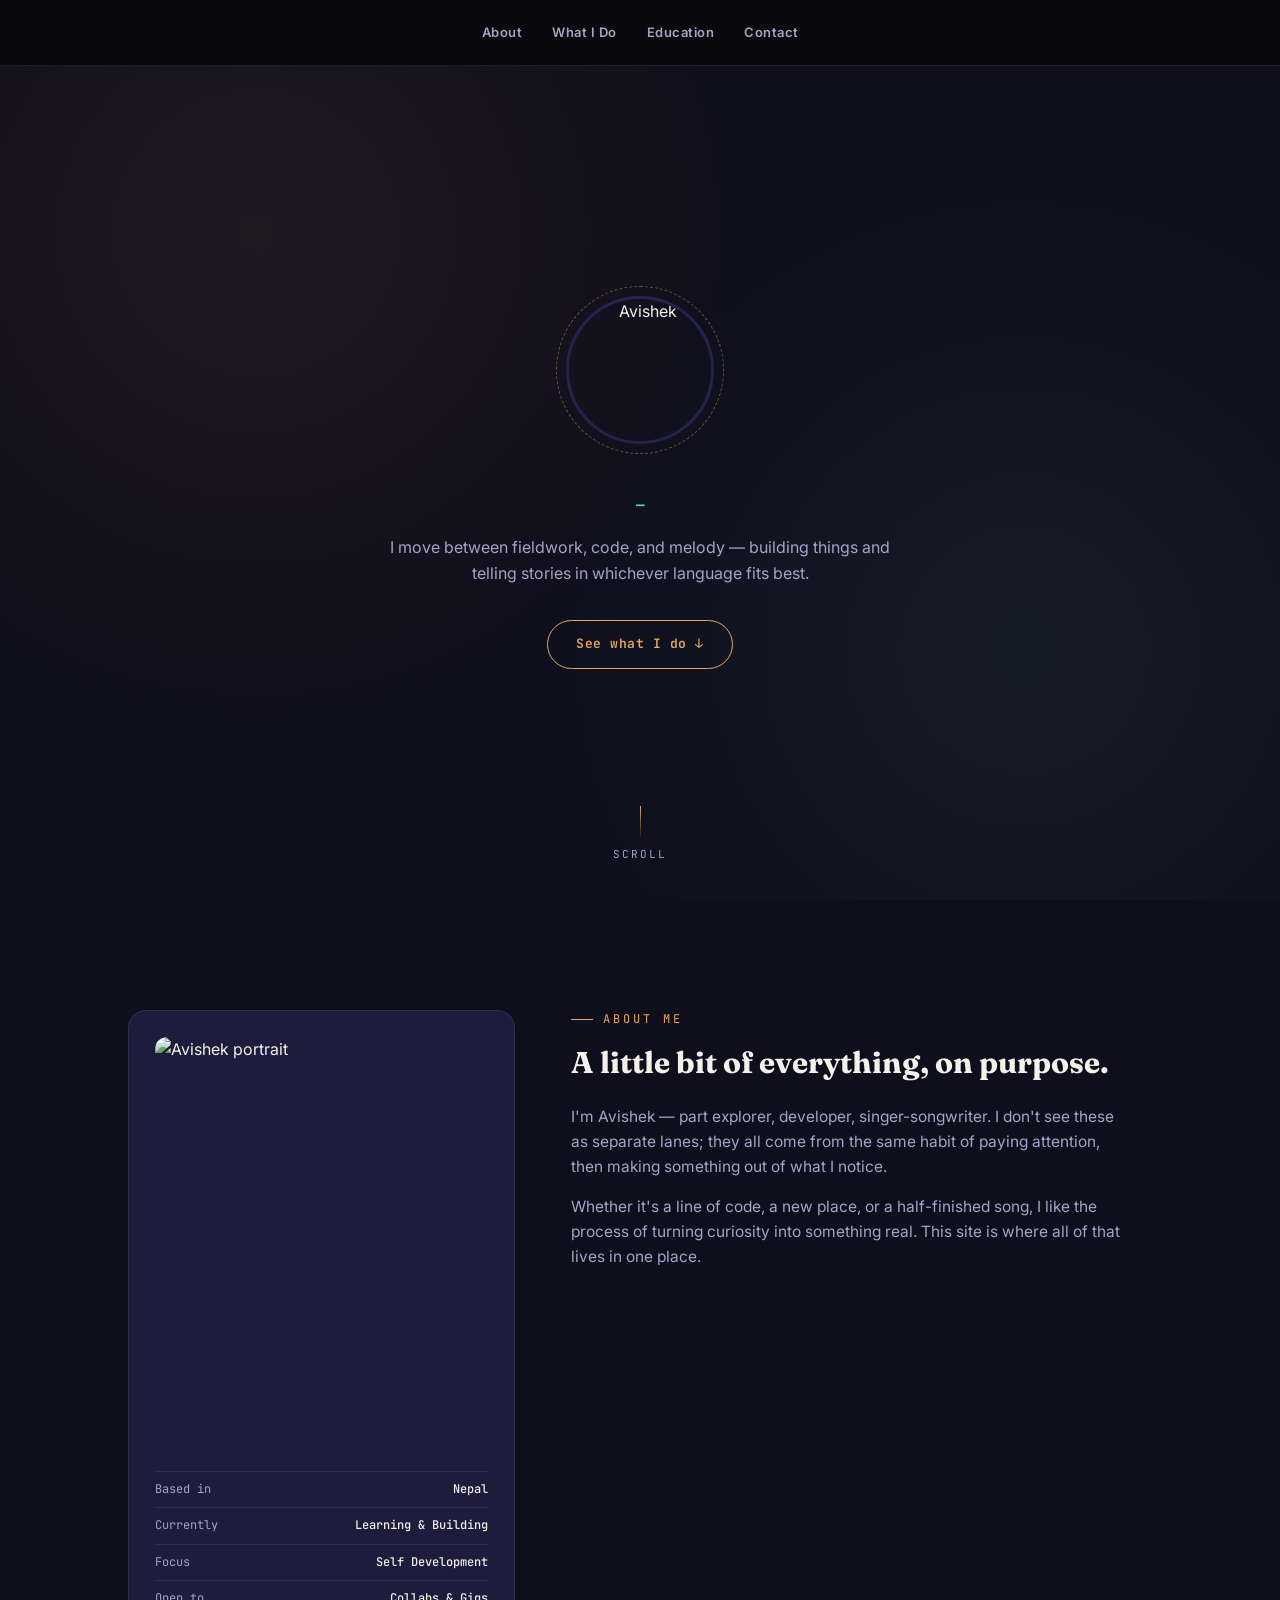
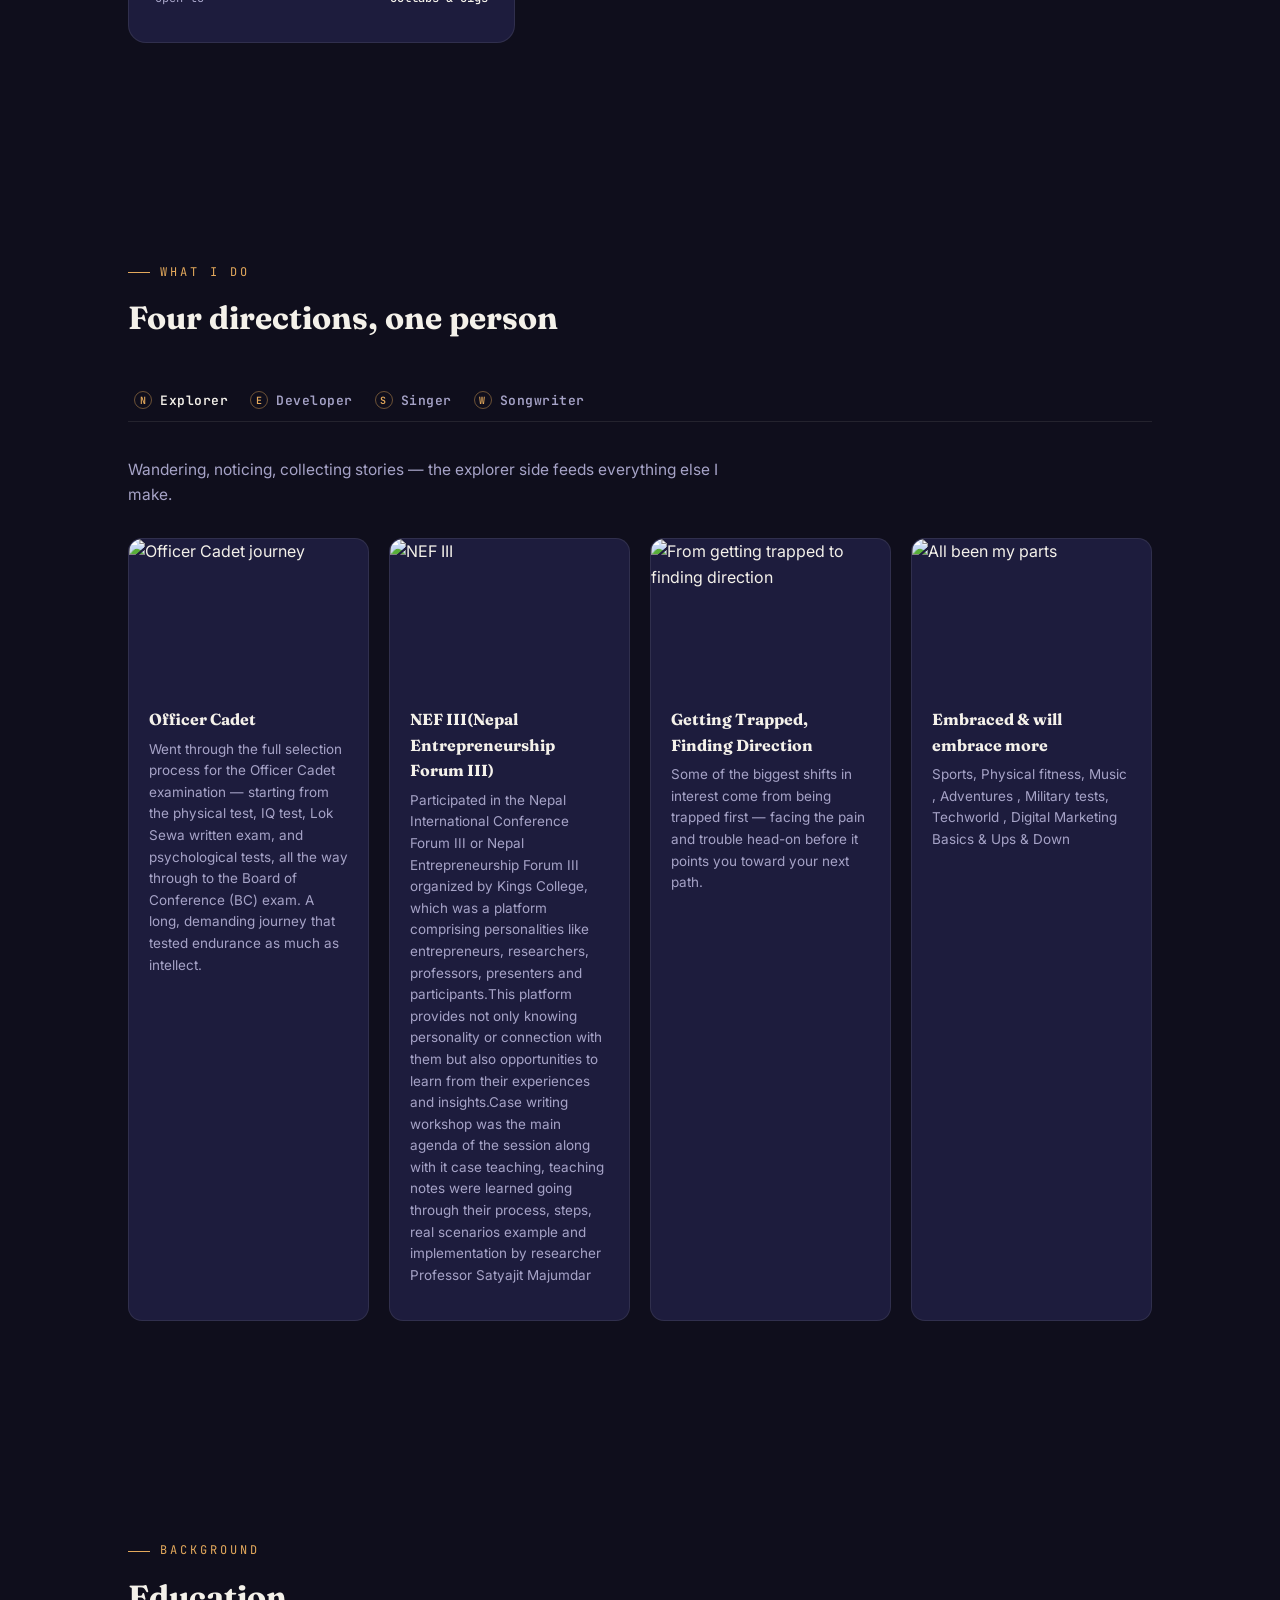
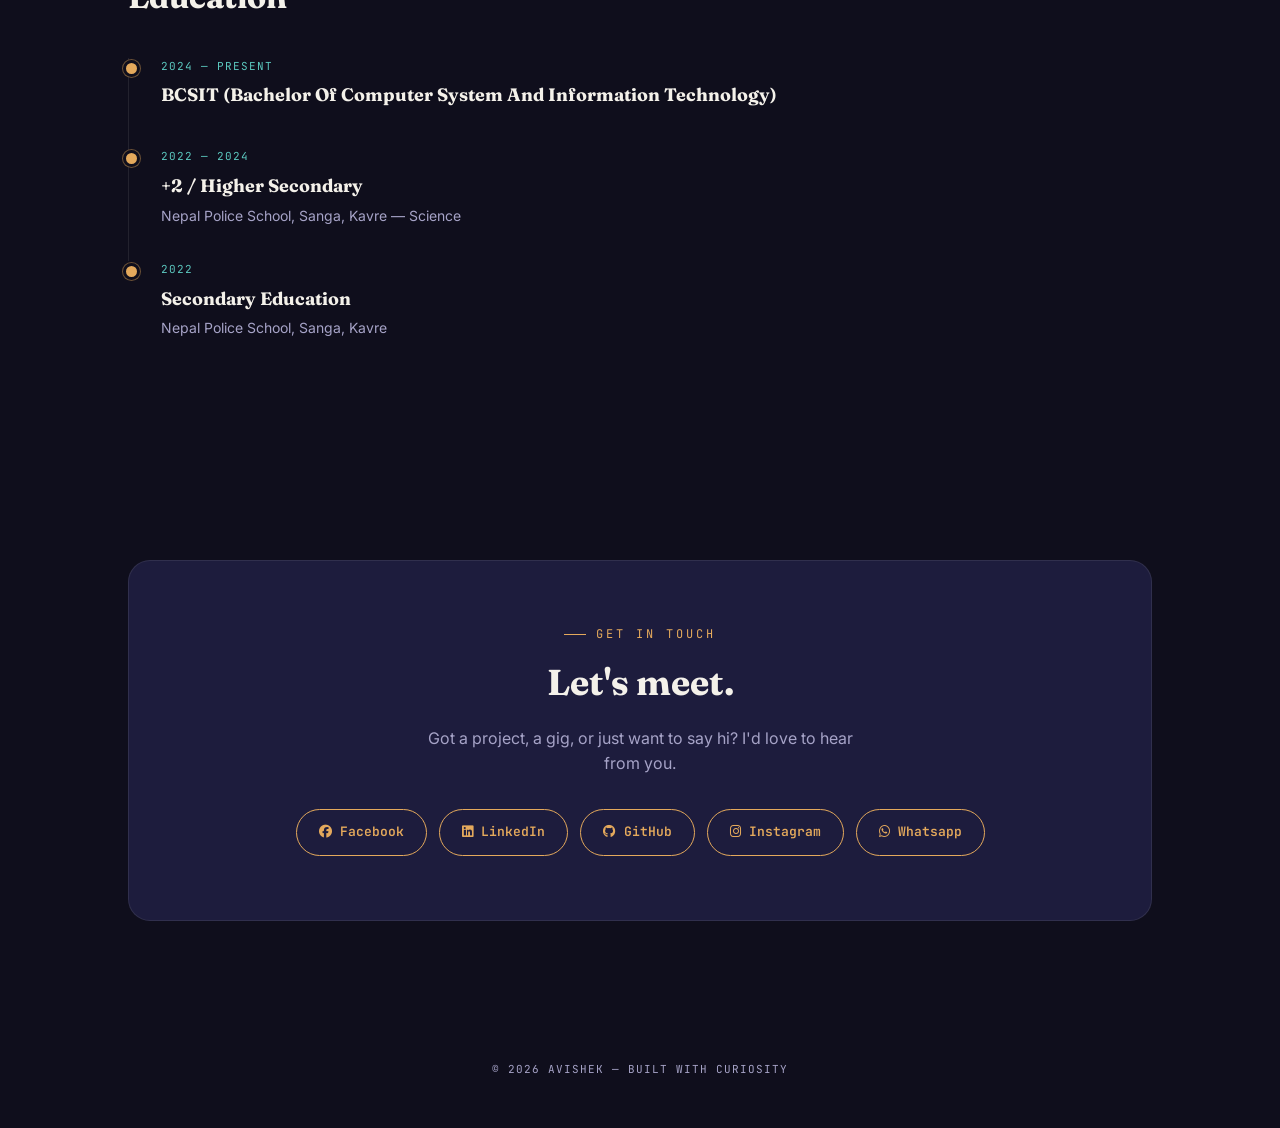
==== commit bd4c1736: "linking modified" ====
--- a/html/index.html
+++ b/html/index.html
@@ -10,8 +10,8 @@
 <!-- ends of icon adding -->
 <link rel="preconnect" href="https://fonts.gstatic.com" crossorigin>
 <link href="https://fonts.googleapis.com/css2?family=Fraunces:ital,wght@0,400;0,600;0,700;1,500&family=Inter:wght@400;500;600;700&family=JetBrains+Mono:wght@400;500;600&display=swap" rel="stylesheet">
-<link rel="stylesheet" href="css/style.css">
-<link rel="stylesheet" href="js/index.js">
+<link rel="stylesheet" href="/css/style.css">
+<link rel="stylesheet" href="/js/index.js">
 </head>
 <body>
 
--- a/css/style.css
+++ b/css/style.css
@@ -0,0 +1,616 @@
+
+  :root{
+    --bg:#0f0e1c;
+    --bg-alt:#161530;
+    --surface:#1d1c3d;
+    --surface-2:#25234c;
+    --ink:#f4f1ea;
+    --muted:#a6a3c7;
+    --gold:#e4a95c;
+    --gold-dim:#c8935080;
+    --teal:#5cc9c0;
+    --line: rgba(244,241,234,0.09);
+  }
+
+  * { box-sizing: border-box; }
+
+  html { scroll-behavior: smooth; }
+  
+  body{ overflow-x: hidden; }
+  img { max-width: 100%; display: block; }
+
+  body{
+    margin:0;
+    background: var(--bg);
+    color: var(--ink);
+    font-family: 'Inter', sans-serif;
+    line-height: 1.6;
+    -webkit-font-smoothing: antialiased;
+  }
+
+  h1,h2,h3 { font-family: 'Fraunces', serif; margin: 0; }
+
+  .eyebrow{
+    font-family: 'JetBrains Mono', monospace;
+    font-size: 12px;
+    letter-spacing: 3px;
+    text-transform: uppercase;
+    color: var(--gold);
+    margin-bottom: 10px;
+    display: flex;
+    align-items: center;
+    gap: 10px;
+  }
+
+  .eyebrow::before{
+    content:"";
+    width: 22px;
+    height: 1px;
+    background: var(--gold);
+    display: inline-block;
+  }
+
+  section{
+    max-width: 1080px;
+    margin: 0 auto;
+    padding: 110px 28px;
+  }
+
+  a { color: inherit; }
+
+  /* ---------------- NAV ---------------- */
+  .navbar{
+    position: sticky;
+    top: 0;
+    z-index: 100;
+    display: flex;
+    align-items: center;
+    justify-content: space-between;
+    padding: 18px 28px;
+    background: rgba(15,14,28,0.75);
+    backdrop-filter: blur(10px);
+    border-bottom: 1px solid var(--line);
+  }
+
+  .navbar .logo{
+    font-family: 'JetBrains Mono', monospace;
+    font-weight: 600;
+    color: var(--gold);
+    letter-spacing: 1px;
+    font-size: 15px;
+    text-decoration: none;
+  }
+
+  .navbar .links{
+    display: flex;
+    gap: 26px;
+    overflow-x: auto;
+    scrollbar-width: none;
+  }
+  .navbar .links::-webkit-scrollbar{ display:none; }
+
+  .navbar .links a{
+    text-decoration: none;
+    color: var(--muted);
+    font-size: 13px;
+    font-weight: 600;
+    letter-spacing: .5px;
+    white-space: nowrap;
+    transition: color .2s ease;
+  }
+
+  .navbar .links a:hover{ color: var(--ink); }
+
+  /* ---------------- HERO ---------------- */
+  .hero{
+    min-height: calc(100vh - 66px);
+    display: flex;
+    flex-direction: column;
+    align-items: center;
+    justify-content: center;
+    text-align: center;
+    padding: 60px 24px;
+    position: relative;
+    background:
+      radial-gradient(circle at 20% 20%, rgba(228,169,92,0.08), transparent 40%),
+      radial-gradient(circle at 80% 70%, rgba(92,201,192,0.08), transparent 40%);
+  }
+
+  .hero-photo-wrap{
+    position: relative;
+    width: 148px;
+    height: 148px;
+    margin-bottom: 26px;
+  }
+
+  .hero-photo-wrap::before{
+    content:"";
+    position: absolute;
+    inset: -10px;
+    border: 1px dashed var(--gold-dim);
+    border-radius: 50%;
+    animation: spin 40s linear infinite;
+  }
+
+  @keyframes spin{ to { transform: rotate(360deg); } }
+
+  .hero-photo{
+    width: 100%;
+    height: 100%;
+    border-radius: 50%;
+    object-fit: cover;
+    border: 3px solid var(--surface-2);
+  }
+
+  .hero h1{
+    font-size: clamp(34px, 6vw, 56px);
+    font-weight: 700;
+    letter-spacing: -0.5px;
+  }
+
+  .hero #role{
+    font-family: 'JetBrains Mono', monospace;
+    font-size: clamp(15px, 2.4vw, 18px);
+    color: var(--teal);
+    margin-top: 14px;
+    min-height: 26px;
+    font-weight: 500;
+  }
+
+  .hero #role::after{
+    content: "_";
+    animation: blink 1s step-end infinite;
+  }
+
+  @keyframes blink{ 50% { opacity: 0; } }
+
+  .hero .tagline{
+    max-width: 520px;
+    color: var(--muted);
+    margin: 22px auto 0;
+    font-size: 16px;
+  }
+
+  .btn{
+    display: inline-flex;
+    align-items: center;
+    gap: 8px;
+    margin-top: 34px;
+    padding: 13px 28px;
+    border: 1px solid var(--gold);
+    background: transparent;
+    color: var(--gold);
+    border-radius: 30px;
+    font-family: 'JetBrains Mono', monospace;
+    font-size: 13px;
+    font-weight: 600;
+    letter-spacing: .5px;
+    cursor: pointer;
+    text-decoration: none;
+    transition: background .2s ease, color .2s ease, transform .2s ease;
+  }
+
+  .btn:hover{
+    background: var(--gold);
+    color: var(--bg);
+    transform: translateY(-2px);
+  }
+
+  .scroll-cue{
+    position: absolute;
+    bottom: 36px;
+    font-family: 'JetBrains Mono', monospace;
+    font-size: 11px;
+    letter-spacing: 2px;
+    color: var(--muted);
+    display: flex;
+    flex-direction: column;
+    align-items: center;
+    gap: 6px;
+  }
+
+  .scroll-cue span{
+    width: 1px;
+    height: 34px;
+    background: linear-gradient(var(--gold), transparent);
+    animation: drop 1.8s ease-in-out infinite;
+  }
+
+  @keyframes drop{
+    0% { transform: scaleY(0); transform-origin: top; }
+    50% { transform: scaleY(1); transform-origin: top; }
+    51% { transform-origin: bottom; }
+    100% { transform: scaleY(0); transform-origin: bottom; }
+  }
+
+  /* ---------------- ABOUT ---------------- */
+  .about-grid{
+    display: grid;
+    grid-template-columns: 0.8fr 1.2fr;
+    gap: 56px;
+    align-items: start;
+  }
+
+  .about-card{
+    background: var(--surface);
+    border: 1px solid var(--line);
+    border-radius: 18px;
+    padding: 26px;
+  }
+
+  .about-card img{
+    width: 100%;
+    border-radius: 12px;
+    object-fit: cover;
+    aspect-ratio: 4/5;
+    filter: grayscale(15%);
+  }
+
+  .facts{
+    list-style: none;
+    padding: 0;
+    margin: 18px 0 0;
+    font-family: 'JetBrains Mono', monospace;
+    font-size: 12px;
+    color: var(--muted);
+  }
+
+  .facts li{
+    display: flex;
+    justify-content: space-between;
+    padding: 8px 0;
+    border-top: 1px solid var(--line);
+  }
+
+  .facts li b{ color: var(--ink); font-weight: 500; }
+
+  .about-text h2{
+    font-size: 30px;
+    margin-bottom: 18px;
+  }
+
+  .about-text p{
+    color: var(--muted);
+    font-size: 15.5px;
+    margin-bottom: 16px;
+    max-width: 560px;
+  }
+
+  /* ---------------- WORK / TABS ---------------- */
+  .tabs{
+    display: flex;
+    gap: 10px;
+    flex-wrap: wrap;
+    margin-bottom: 36px;
+    border-bottom: 1px solid var(--line);
+    padding-bottom: 0;
+  }
+
+  .tab-btn{
+    background: none;
+    border: none;
+    color: var(--muted);
+    font-family: 'JetBrains Mono', monospace;
+    font-size: 13px;
+    font-weight: 600;
+    letter-spacing: .5px;
+    padding: 12px 6px;
+    cursor: pointer;
+    position: relative;
+    display: flex;
+    align-items: center;
+    gap: 8px;
+    transition: color .2s ease;
+  }
+
+  .tab-btn .dir{
+    font-size: 10px;
+    color: var(--gold);
+    border: 1px solid var(--gold-dim);
+    border-radius: 50%;
+    width: 18px; height: 18px;
+    display: flex; align-items: center; justify-content: center;
+  }
+
+  .tab-btn.active{ color: var(--ink); }
+
+  .tab-underline{
+    position: absolute;
+    bottom: -1px;
+    height: 2px;
+    background: var(--gold);
+    transition: left .3s ease, width .3s ease;
+  }
+
+  .panel{ display: none; animation: fadeIn .35s ease; }
+  .panel.active{ display: block; }
+
+  @keyframes fadeIn{ from{opacity:0; transform: translateY(6px);} to{opacity:1; transform: translateY(0);} }
+
+  .panel p.blurb{
+    color: var(--muted);
+    max-width: 620px;
+    margin-bottom: 30px;
+    font-size: 15.5px;
+  }
+
+  /* card grid used by explorer + developer panels */
+  .grid-cards{
+    display: grid;
+    grid-template-columns: repeat(auto-fit, minmax(240px, 1fr));
+    gap: 20px;
+  }
+
+  .card{
+    background: var(--surface);
+    border: 1px solid var(--line);
+    border-radius: 14px;
+    overflow: hidden;
+    transition: transform .2s ease, border-color .2s ease;
+  }
+
+  .card:hover{ transform: translateY(-4px); border-color: var(--gold-dim); }
+
+  .card img{ width: 100%; height: 150px; object-fit: cover; }
+
+  .card .body{ padding: 18px 20px 22px; }
+
+  .card h3{ font-size: 16px; margin-bottom: 6px; }
+
+  .card p{ font-size: 13.5px; color: var(--muted); margin: 0 0 12px; }
+
+  .card a.link{
+    font-family: 'JetBrains Mono', monospace;
+    font-size: 12px;
+    color: var(--teal);
+    text-decoration: none;
+    font-weight: 600;
+  }
+
+  /* singer panel */
+  .music-links{ display:flex; flex-wrap: wrap; gap: 10px; margin-bottom: 30px; }
+
+  .music-links a{
+    text-decoration:none;
+    font-family:'JetBrains Mono', monospace;
+    font-size:12px;
+    font-weight:600;
+    color: var(--ink);
+    background: var(--surface);
+    border:1px solid var(--line);
+    padding:9px 16px;
+    border-radius: 30px;
+    transition: border-color .2s ease, color .2s ease;
+  }
+  .music-links a:hover{ border-color: var(--teal); color: var(--teal); }
+
+  .video-embed{
+    position:relative; width:100%; padding-top:56.25%;
+    border-radius:14px; overflow:hidden; margin-bottom: 26px;
+    background:#000; border:1px solid var(--line);
+  }
+  .video-embed iframe{ position:absolute; inset:0; width:100%; height:100%; border:0; }
+
+  .audio-block{
+    background: var(--surface);
+    border:1px solid var(--line);
+    border-radius: 14px;
+    padding: 20px 22px;
+    margin-bottom: 26px;
+  }
+  .audio-block h3{ font-size:15px; margin-bottom:4px; }
+  .audio-block audio{ width:100%; margin-top:12px; }
+
+  .photo-gallery{
+    display:grid;
+    grid-template-columns: repeat(auto-fit, minmax(130px, 1fr));
+    gap: 12px;
+  }
+  .photo-gallery img{
+    width:100%; aspect-ratio:1/1; object-fit:cover; border-radius:10px;
+    border:1px solid var(--line);
+  }
+
+  /* songwriter panel - track list */
+  .track-list{ display:flex; flex-direction:column; border-top:1px solid var(--line); }
+  .track-row{
+    display:flex; align-items:center; justify-content:space-between;
+    padding: 16px 4px; border-bottom: 1px solid var(--line);
+    gap: 12px; flex-wrap: wrap;
+  }
+  .track-row .t-name{ font-weight:600; font-size:15px; }
+  .track-row .t-tag{ font-family:'JetBrains Mono',monospace; font-size:11px; color:var(--muted); }
+  .track-row a.link{ font-family:'JetBrains Mono',monospace; font-size:12px; color: var(--gold); text-decoration:none; font-weight:600; }
+
+  /* ---------------- EDUCATION ---------------- */
+  .timeline-item{
+    position: relative;
+    padding-left: 32px;
+    padding-bottom: 34px;
+    border-left: 1px solid var(--line);
+  }
+  .timeline-item:last-child{ border-left: 1px solid transparent; padding-bottom: 0; }
+  .timeline-item::before{
+    content:"";
+    position:absolute; left:-6px; top:2px;
+    width:11px; height:11px; border-radius:50%;
+    background: var(--gold);
+    border: 3px solid var(--bg);
+    box-shadow: 0 0 0 1px var(--gold-dim);
+  }
+  .timeline-item .years{
+    font-family:'JetBrains Mono', monospace;
+    font-size:11px; letter-spacing:1px; text-transform:uppercase; color: var(--teal);
+  }
+  .timeline-item h3{ font-size:18px; margin: 6px 0 4px; }
+  .timeline-item p{ margin:0; color: var(--muted); font-size:14px; }
+
+  /* ---------------- CONTACT ---------------- */
+  .contact-section{
+    background: var(--surface);
+    border: 1px solid var(--line);
+    border-radius: 22px;
+    padding: 64px 40px;
+    text-align: center;
+  }
+  .contact-section h2{ font-size: 36px; margin-bottom: 14px; }
+  .contact-section p.sub{ color: var(--muted); max-width: 460px; margin: 0 auto 32px; }
+
+  .contact-links{ display:flex; justify-content:center; flex-wrap:wrap; gap: 12px; }
+  .contact-links a{
+    text-decoration:none; font-family:'JetBrains Mono', monospace; font-weight:600; font-size:13px;
+    padding: 12px 22px; border-radius: 30px; border: 1px solid var(--gold);
+    color: var(--gold); transition: background .2s ease, color .2s ease, transform .2s ease;
+  }
+  .contact-links a:hover{ background: var(--gold); color: var(--bg); transform: translateY(-2px); }
+
+  footer{
+    text-align:center;
+    padding: 30px 20px 50px;
+    color: var(--muted);
+    font-family:'JetBrains Mono', monospace;
+    font-size: 11px;
+    letter-spacing: 1px;
+  }
+
+  /* ---------------- RESPONSIVE ---------------- */
+  /* @media (max-width: 760px){
+    section{ padding: 80px 20px; }
+    .about-grid{ grid-template-columns: 1fr; }
+    .about-card img{ aspect-ratio: 16/9; }
+    .contact-section{ padding: 48px 22px; }
+  }
+
+  @media (prefers-reduced-motion: reduce){
+    *{ animation: none !important; transition: none !important; }
+  } */
+
+
+
+@media (max-width: 900px){
+    .about-grid{ grid-template-columns: 1fr; gap: 36px; }
+    .about-card{ max-width: 360px; margin: 0 auto; }
+    .about-card img{ aspect-ratio: 16/9; }
+    .grid-cards{ grid-template-columns: repeat(auto-fit, minmax(220px, 1fr)); }
+  }
+
+  @media (max-width: 760px){
+    section{ padding: 70px 20px; }
+    .navbar{ padding: 14px 16px; }
+    .contact-section{ padding: 46px 22px; }
+    .hero{ padding: 50px 20px; }
+    .hero-photo-wrap{ width: 128px; height: 128px; }
+    h2{ font-size: clamp(24px, 5.5vw, 30px) !important; }
+
+    .tabs{
+      flex-wrap: nowrap;
+      overflow-x: auto;
+      scrollbar-width: none;
+      padding-bottom: 2px;
+    }
+    .tabs::-webkit-scrollbar{ display: none; }
+    .tab-btn{ flex-shrink: 0; }
+
+    .work-item, .timeline-item{ padding-left: 26px; }
+    .contact-links{ gap: 10px; }
+  }
+
+  @media (max-width: 480px){
+    section{ padding: 56px 16px; }
+    .navbar .links{ gap: 10px 16px; }
+    .navbar .links a{ font-size: 12px; }
+    .hero-photo-wrap{ width: 108px; height: 108px; }
+    .hero .tagline{ font-size: 14.5px; padding: 0 6px; }
+    .btn{ padding: 12px 22px; font-size: 12px; }
+    .about-card{ padding: 20px; max-width: 100%; }
+    .about-text h2{ font-size: 24px; }
+    .tabs{ gap: 18px; }
+    .tab-btn{ font-size: 12px; padding: 10px 2px; }
+    .grid-cards{ grid-template-columns: 1fr; }
+    .card .body{ padding: 16px 16px 18px; }
+    .music-links a{ font-size: 11.5px; padding: 8px 13px; }
+    .photo-gallery{ grid-template-columns: repeat(2, 1fr); }
+    .timeline-item h3{ font-size: 16.5px; }
+    .contact-section h2{ font-size: 28px; }
+    .contact-links{ flex-direction: column; align-items: stretch; }
+    .contact-links a{ padding: 12px 18px; font-size: 12.5px; text-align: center; }
+    .track-row{ padding: 14px 2px; flex-direction: column; align-items: flex-start; gap: 6px; }
+  }
+
+  @media (max-width: 360px){
+    .navbar .links a{ font-size: 11.5px; }
+    .hero h1{ font-size: 30px; }
+    .eyebrow{ font-size: 11px; }
+  }
+ /* ================= NAVBAR ================= */
+
+.navbar{
+    position: sticky;
+    top: 0;
+    z-index: 100;
+    display: flex;
+    align-items: center;
+    justify-content: center;
+    padding: 18px 20px;
+    background: rgba(10,10,10,0.75);
+    backdrop-filter: blur(10px);
+    border-bottom: 1px solid var(--line);
+    width: 100%;
+  }
+
+  .navbar .links{
+    display: flex;
+    flex-wrap: wrap;
+    justify-content: center;
+    align-items: center;
+    gap: 14px 26px;
+    max-width: 100%;
+  }
+
+  .navbar .links a{
+    text-decoration: none;
+    color: var(--muted);
+    font-size: 13px;
+    font-weight: 600;
+    letter-spacing: .5px;
+    white-space: nowrap;
+    transition: color .2s ease;
+    padding: 4px 2px;
+  }
+
+  .navbar .links a:hover{ color: var(--ink); }
+
+/* Hover */
+
+.links a:hover{
+
+    color:#56d5ff;
+
+}
+
+/* Animated underline */
+
+.links a::after{
+
+    content:"";
+
+    position:absolute;
+
+    left:0;
+    bottom:-5px;
+
+    width:0%;
+    height:2px;
+
+    background:#56d5ff;
+
+    transition:.35s;
+
+}
+
+.links a:hover::after{
+
+    width:100%;
+
+}
+
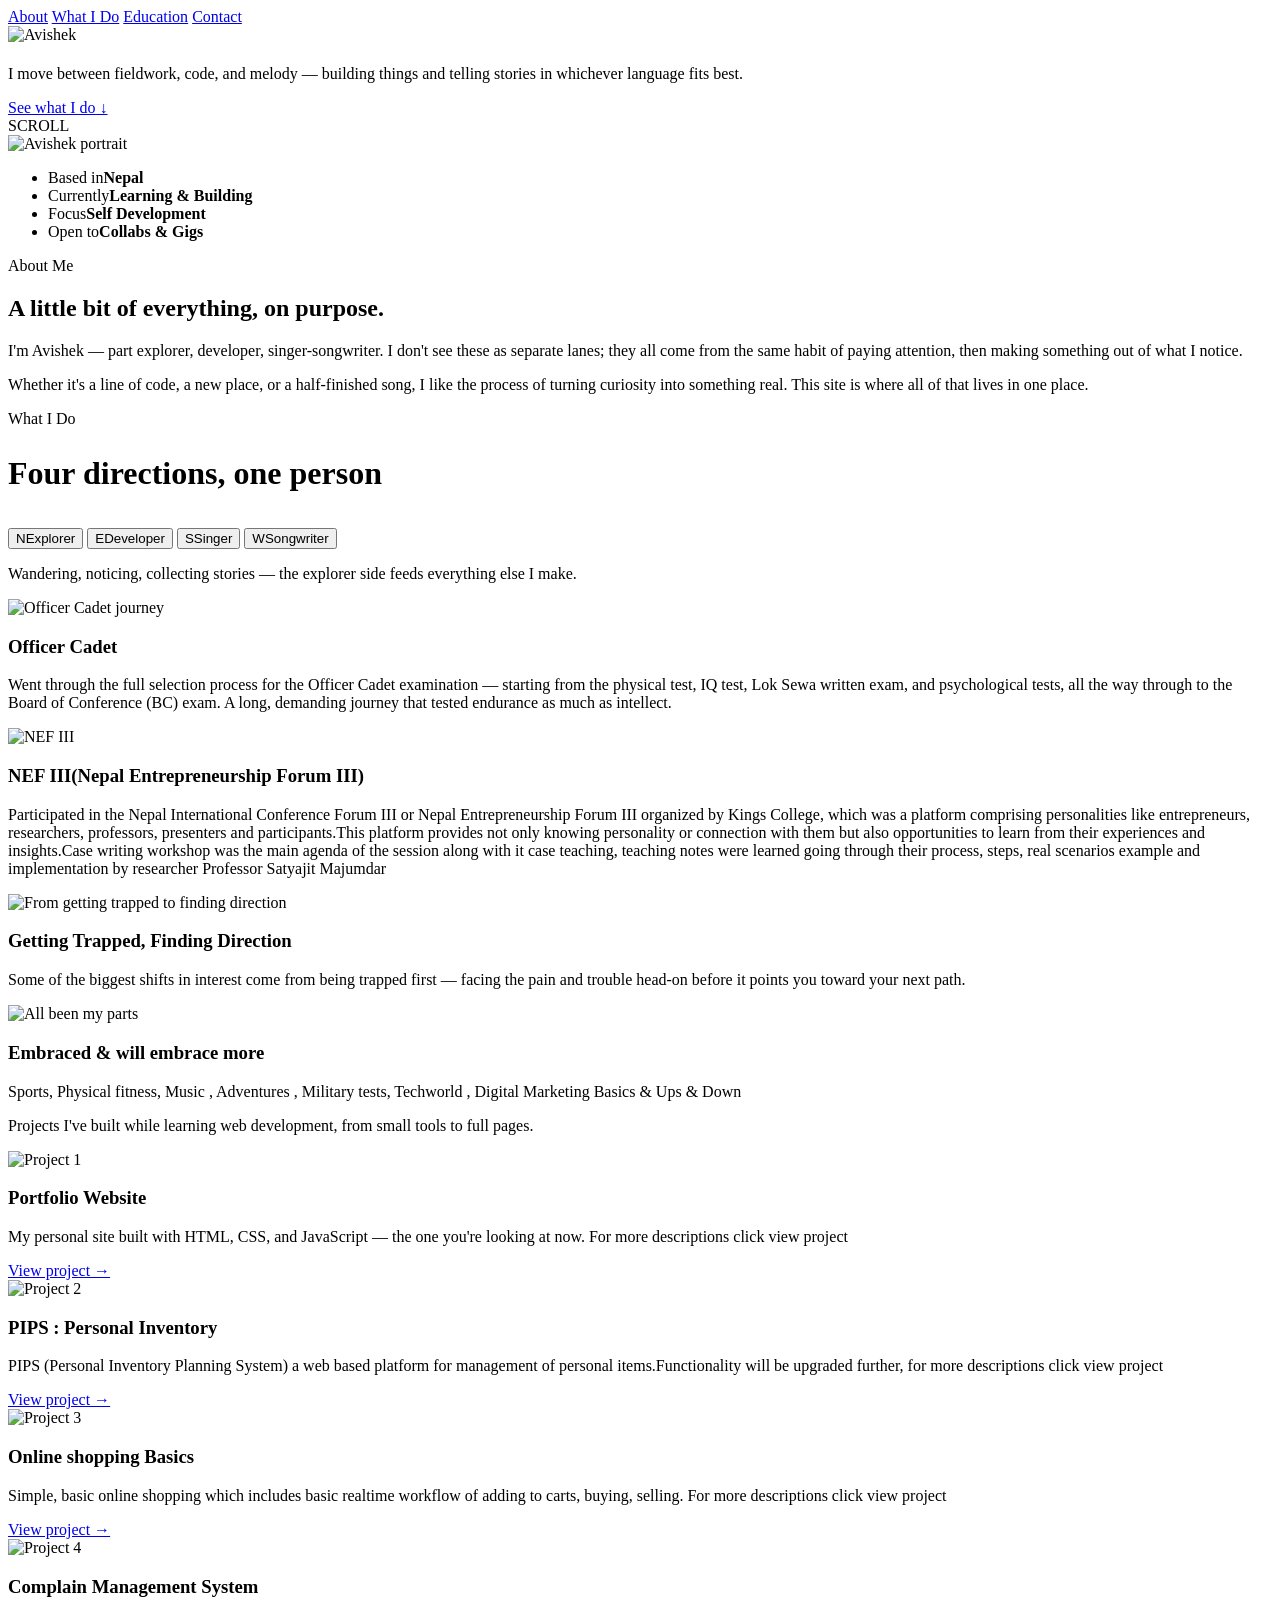
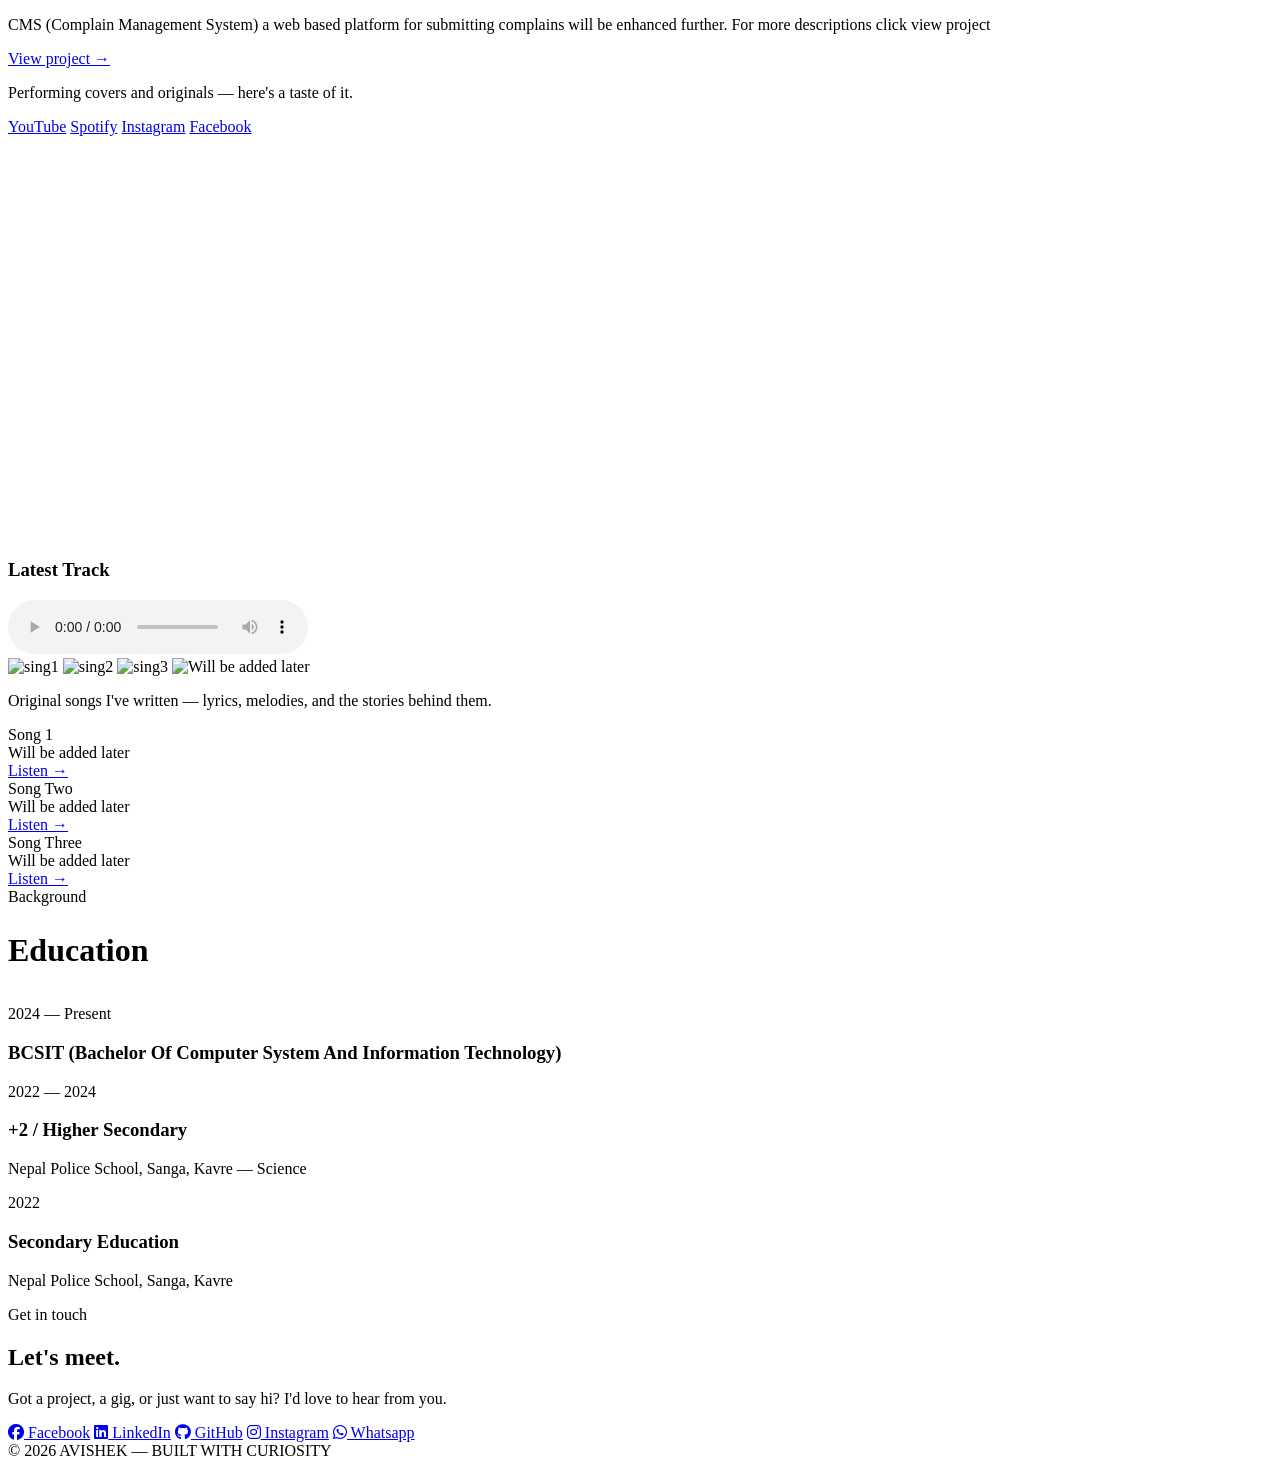
==== commit 3b59aee5: "changes link" ====
--- a/html/index.html
+++ b/html/index.html
@@ -10,8 +10,8 @@
 <!-- ends of icon adding -->
 <link rel="preconnect" href="https://fonts.gstatic.com" crossorigin>
 <link href="https://fonts.googleapis.com/css2?family=Fraunces:ital,wght@0,400;0,600;0,700;1,500&family=Inter:wght@400;500;600;700&family=JetBrains+Mono:wght@400;500;600&display=swap" rel="stylesheet">
-<link rel="stylesheet" href="/css/style.css">
-<link rel="stylesheet" href="/js/index.js">
+<link rel="stylesheet" href="persolio/css/style.css">
+<link rel="stylesheet" href="persolio/js/index.js">
 </head>
 <body>
 
